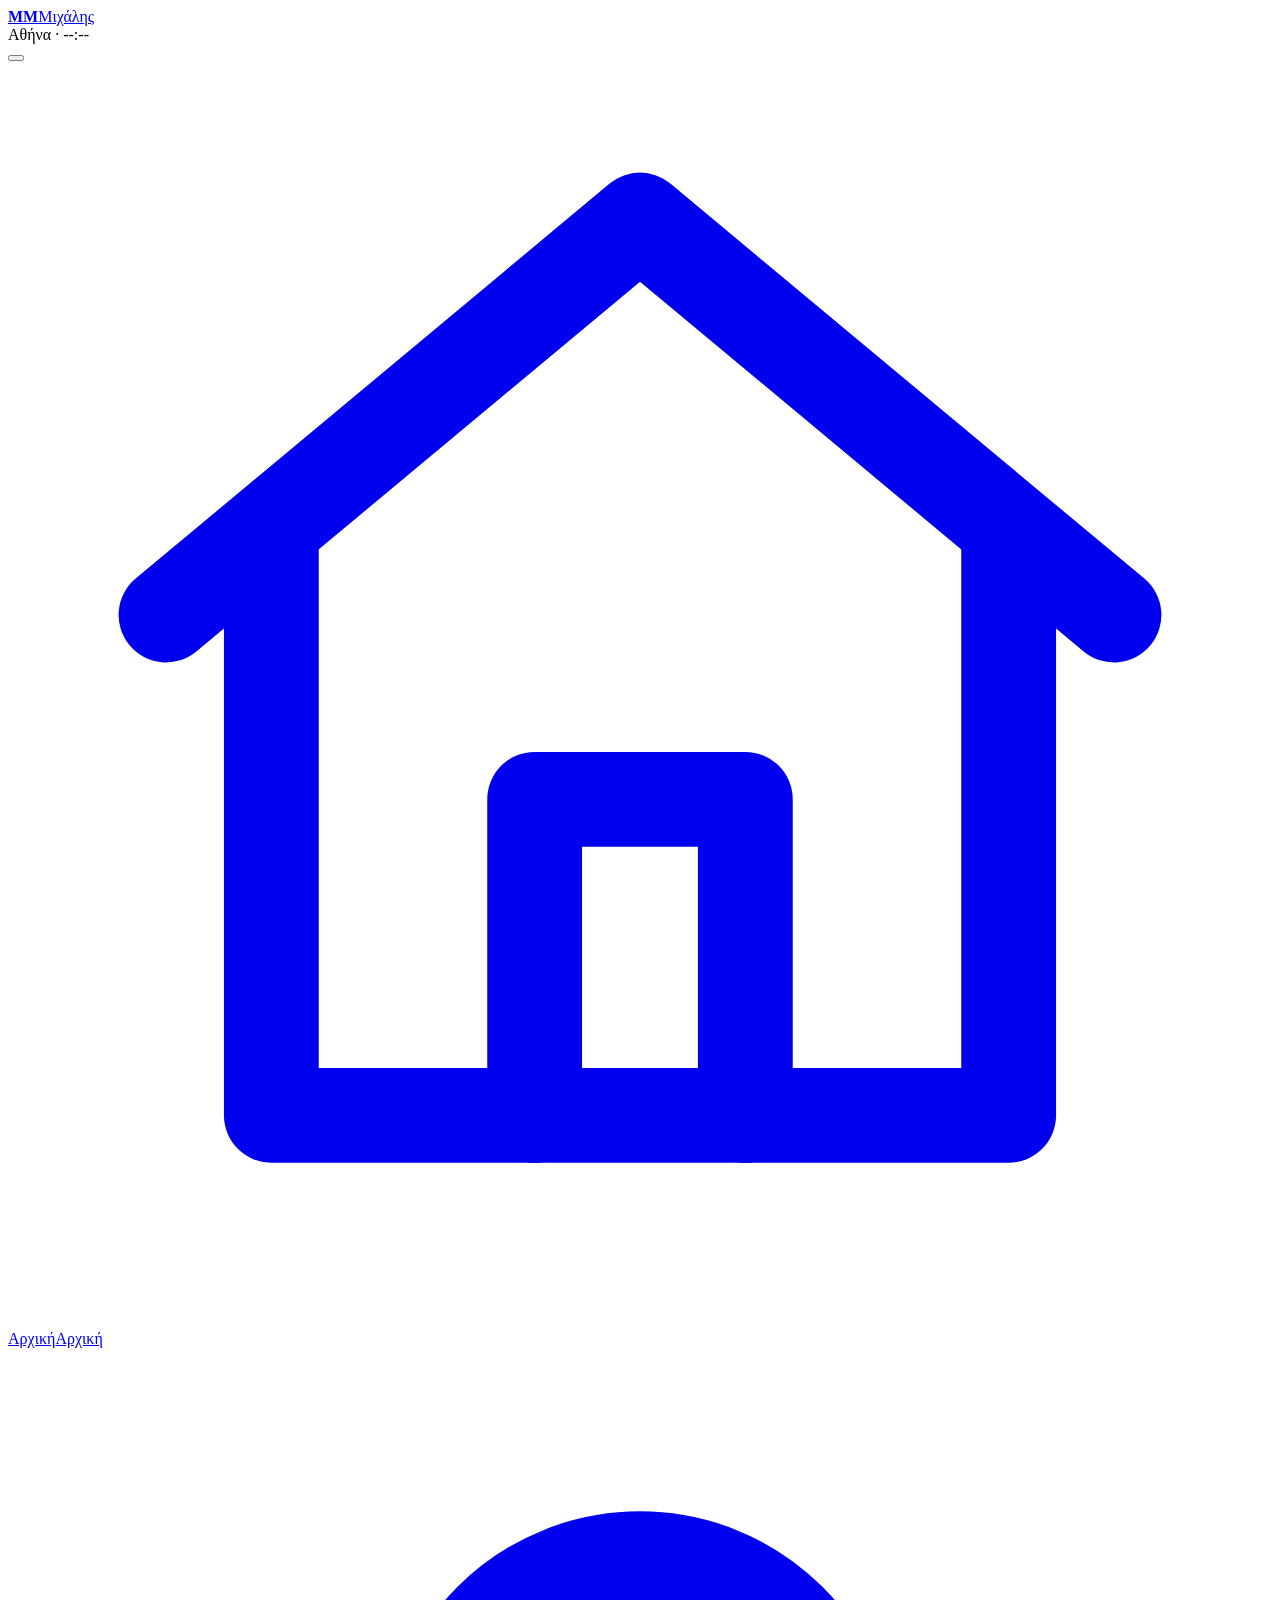
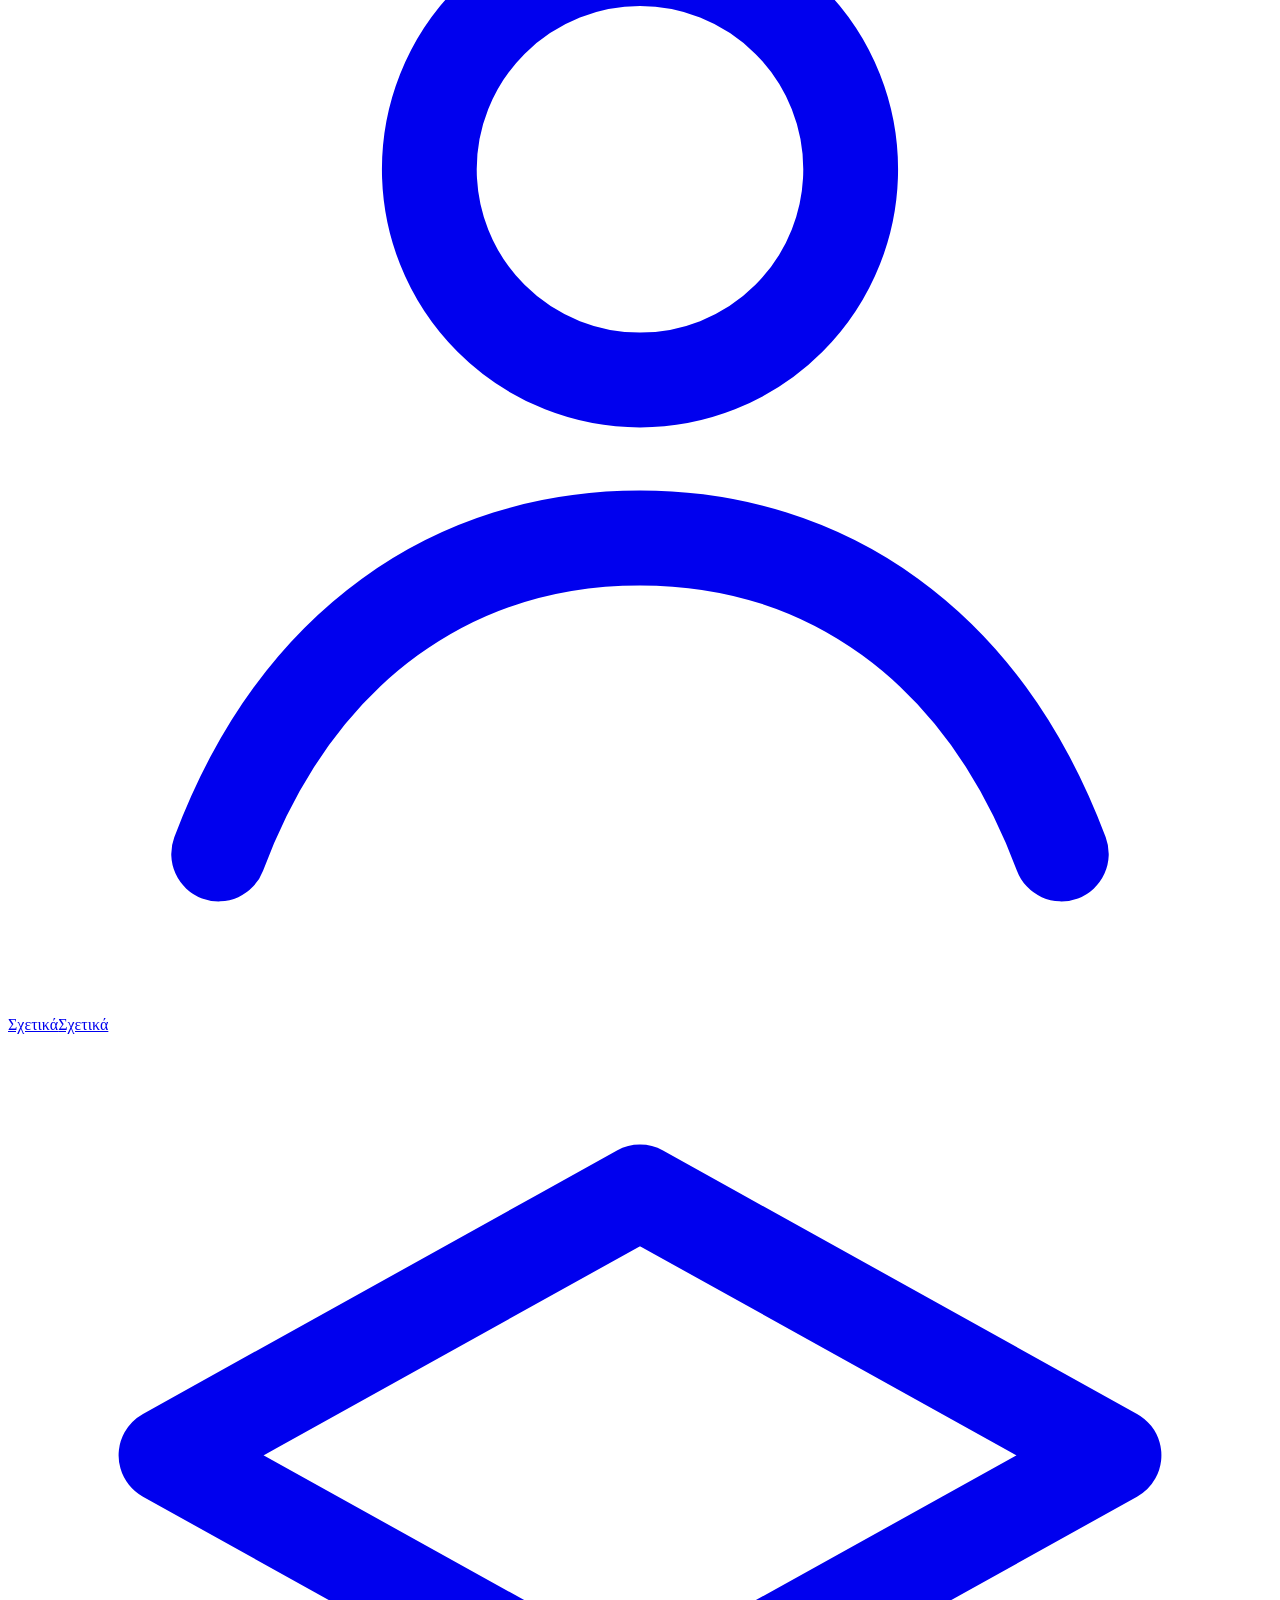
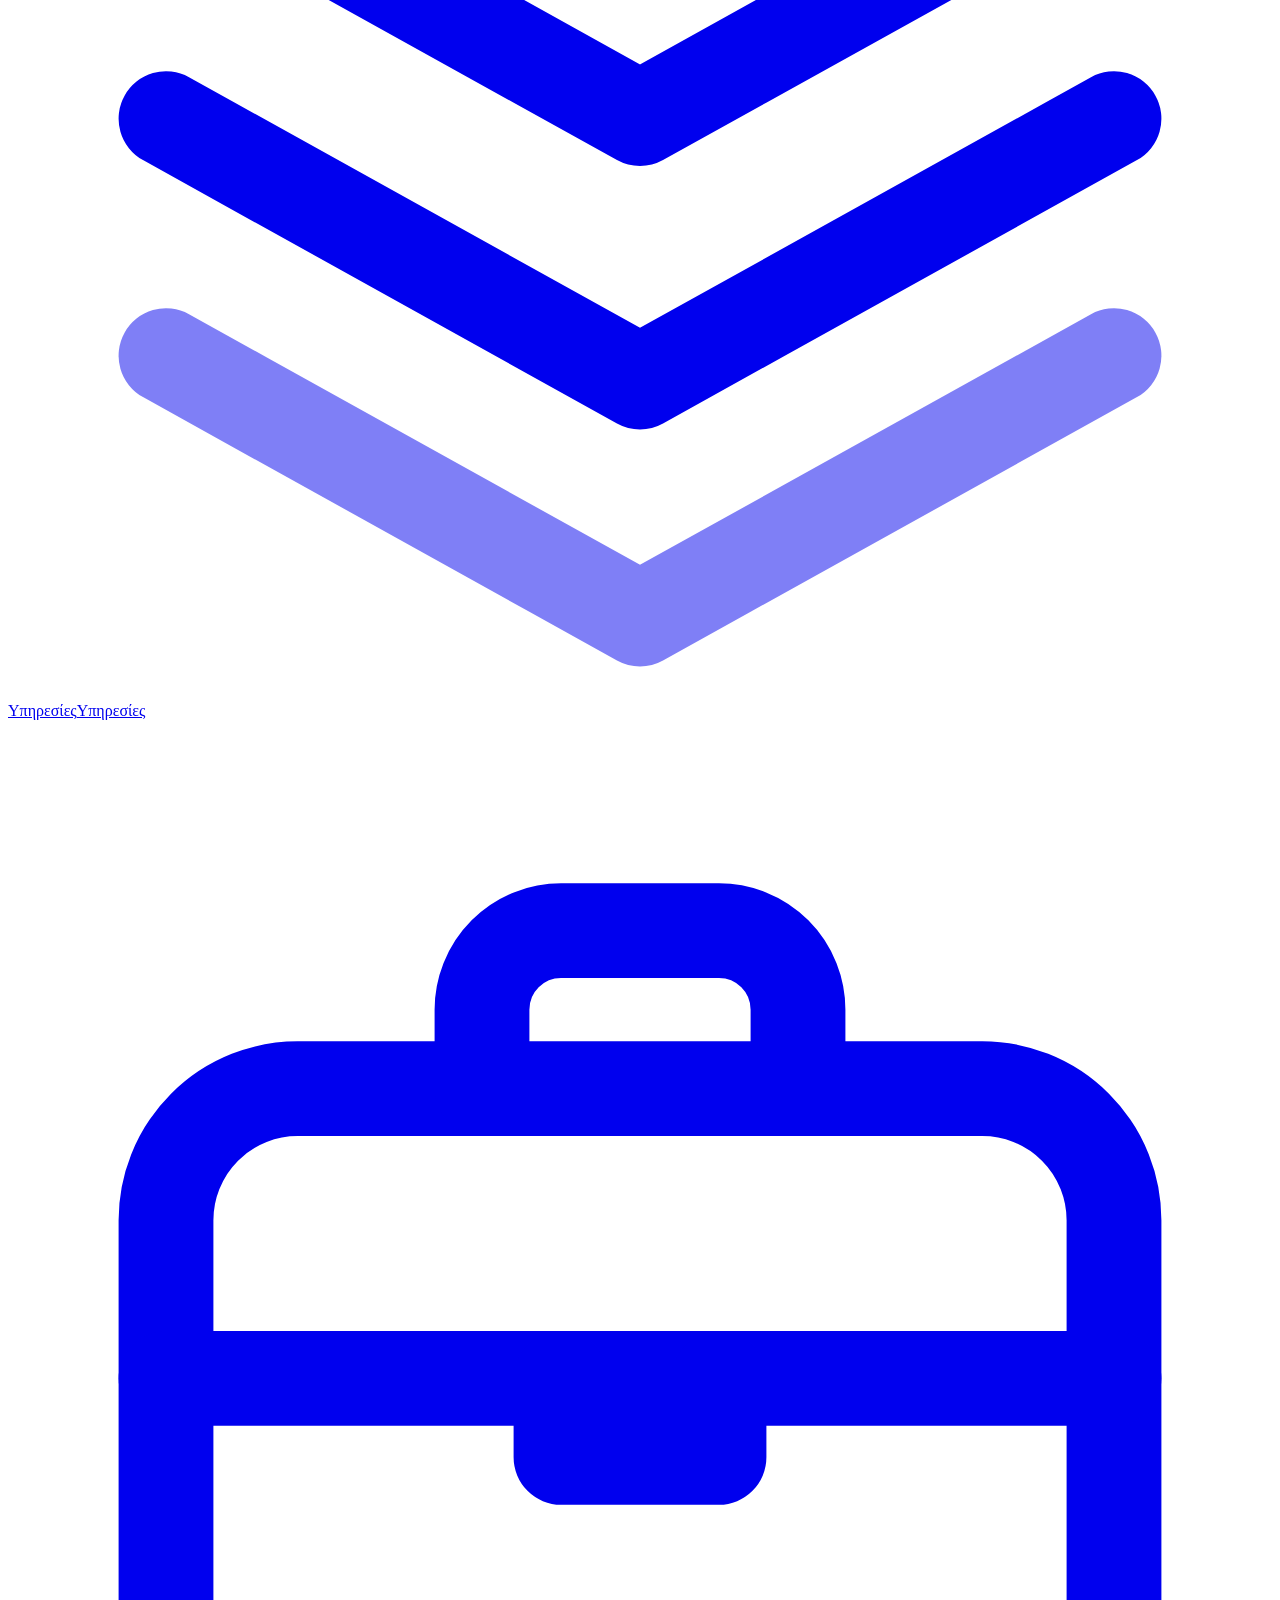
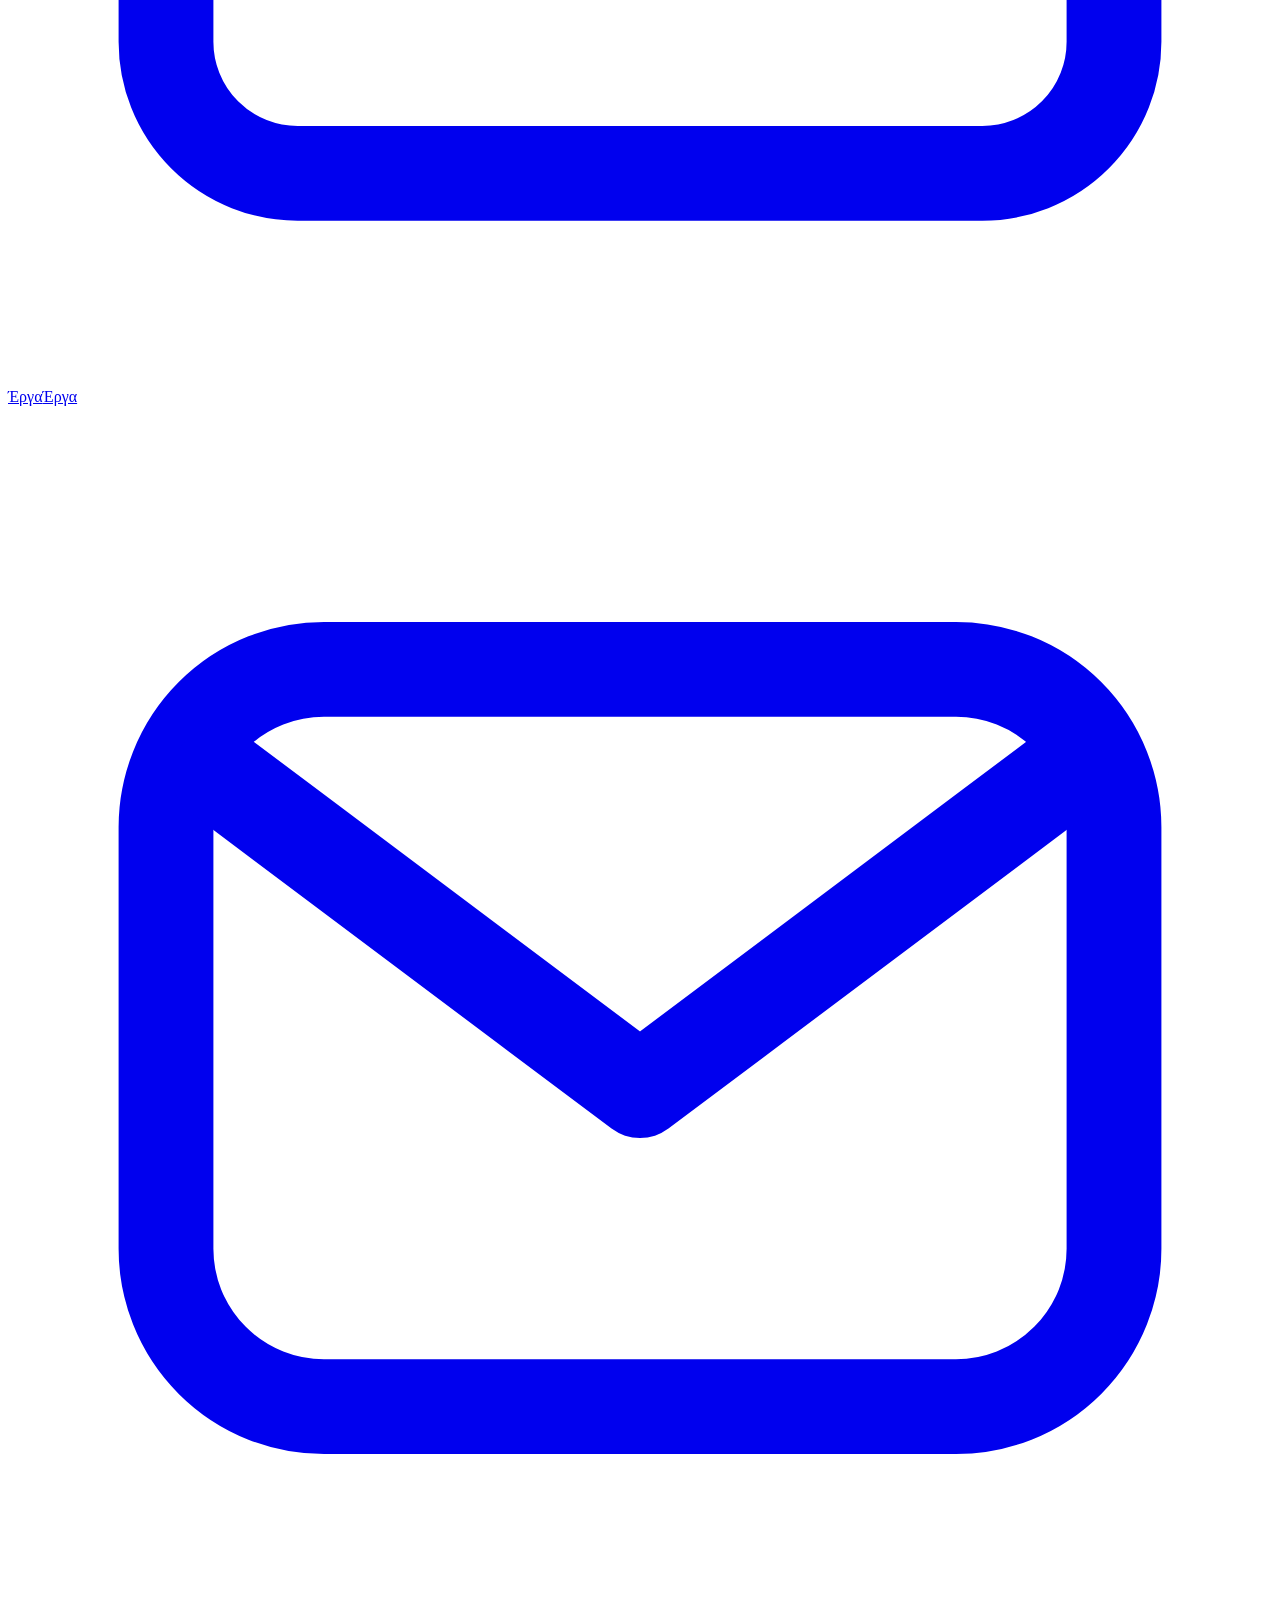
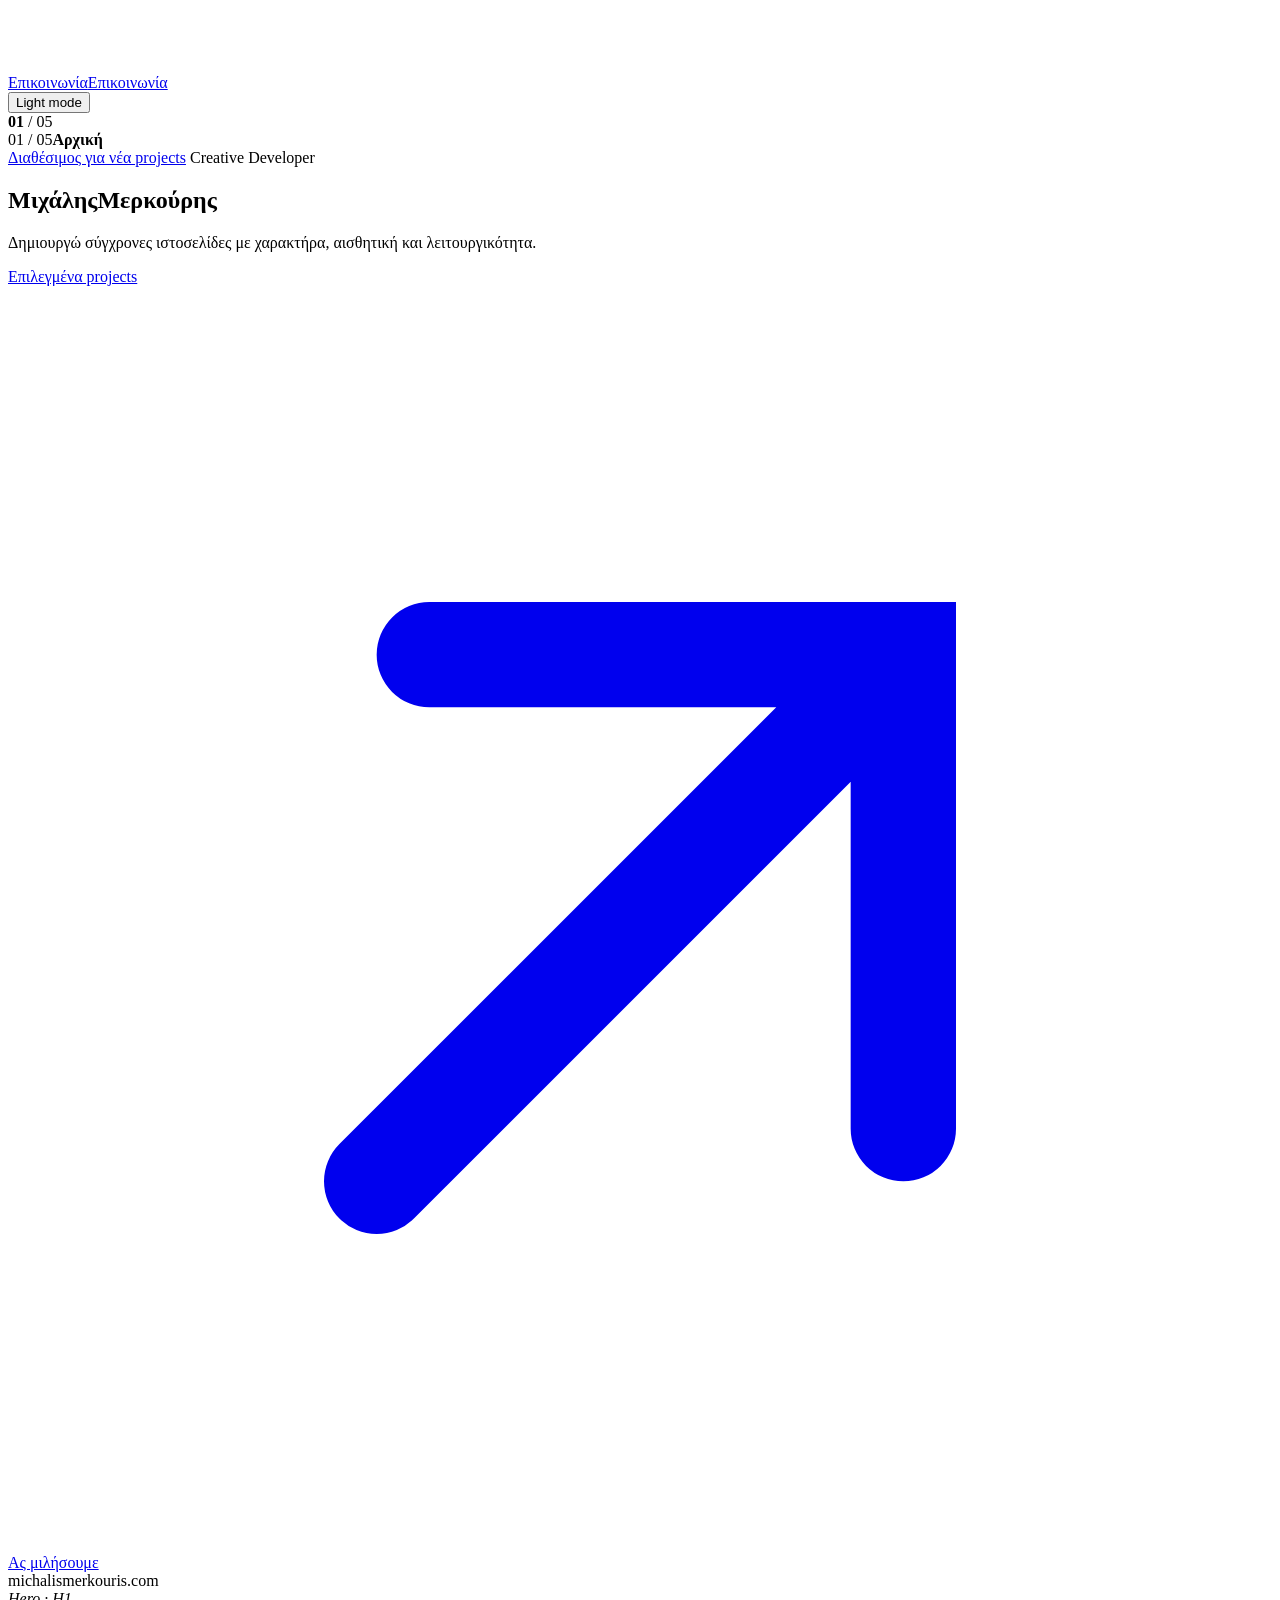
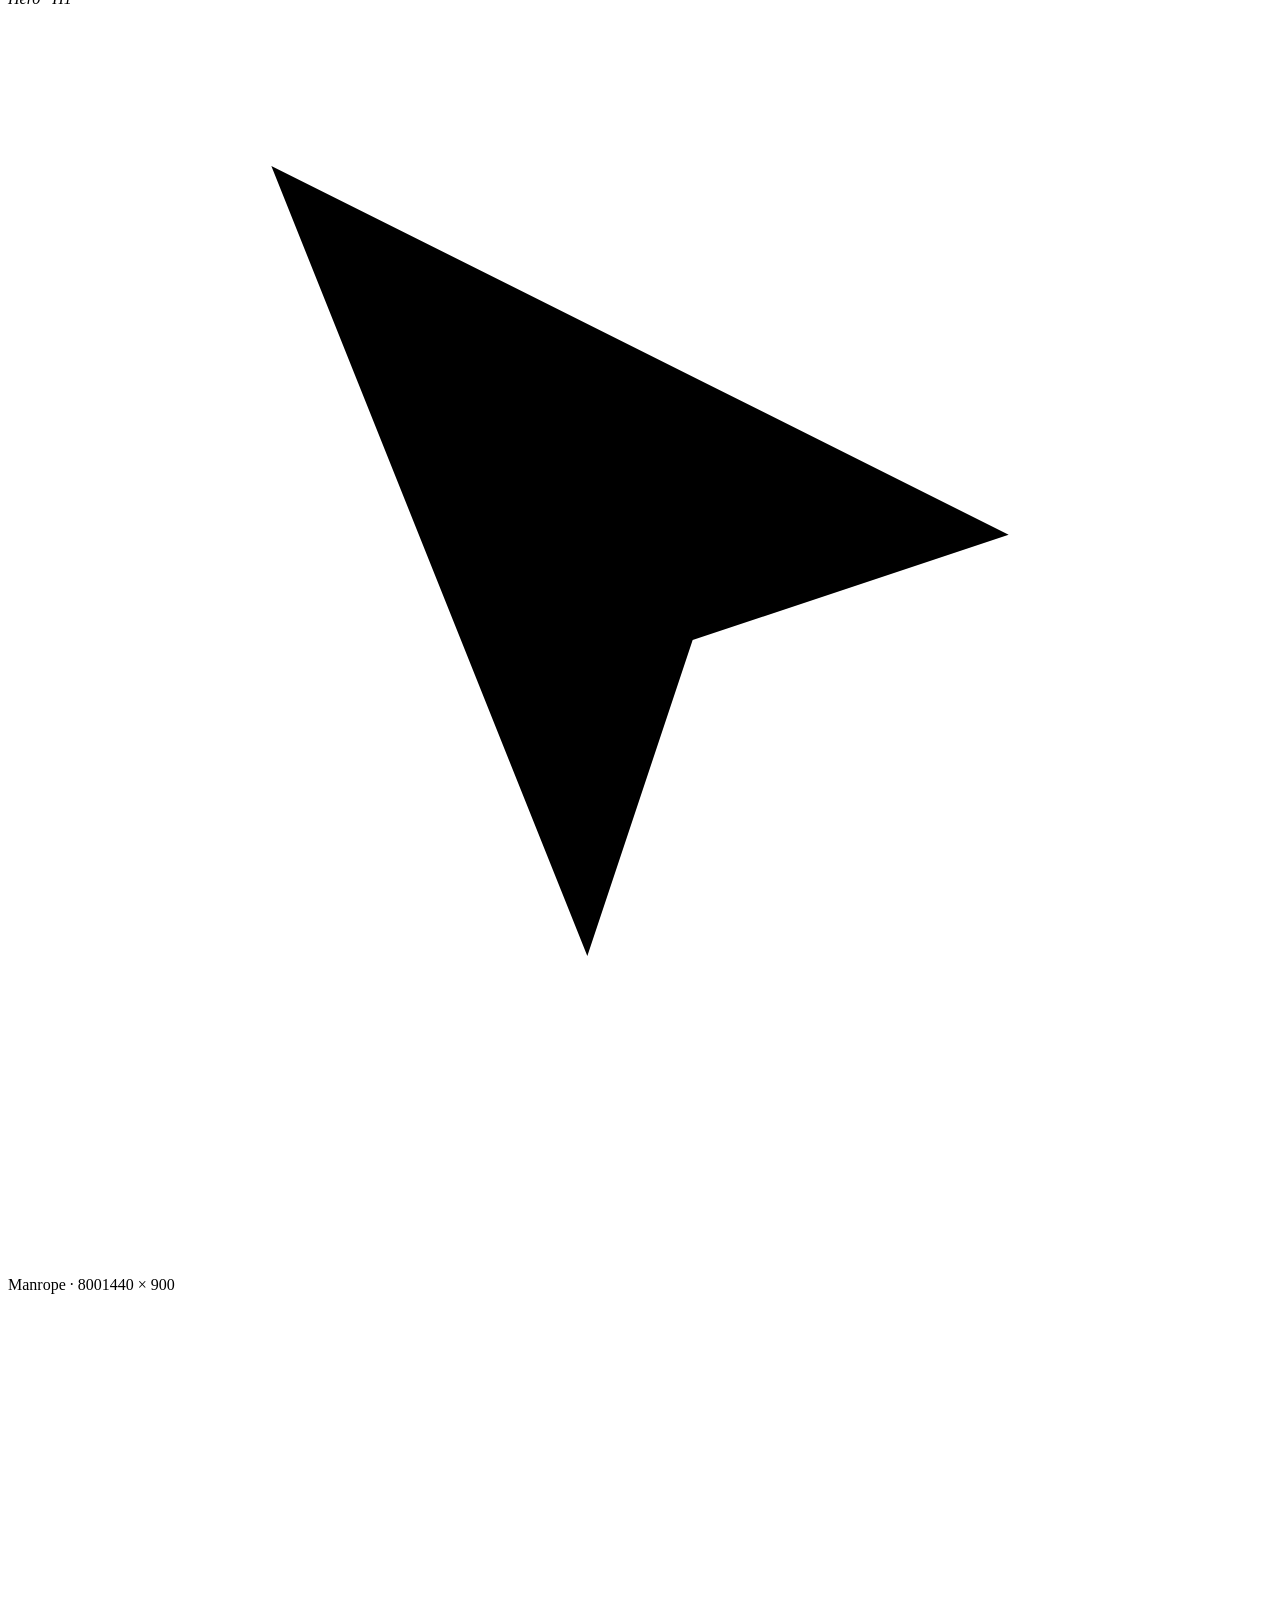
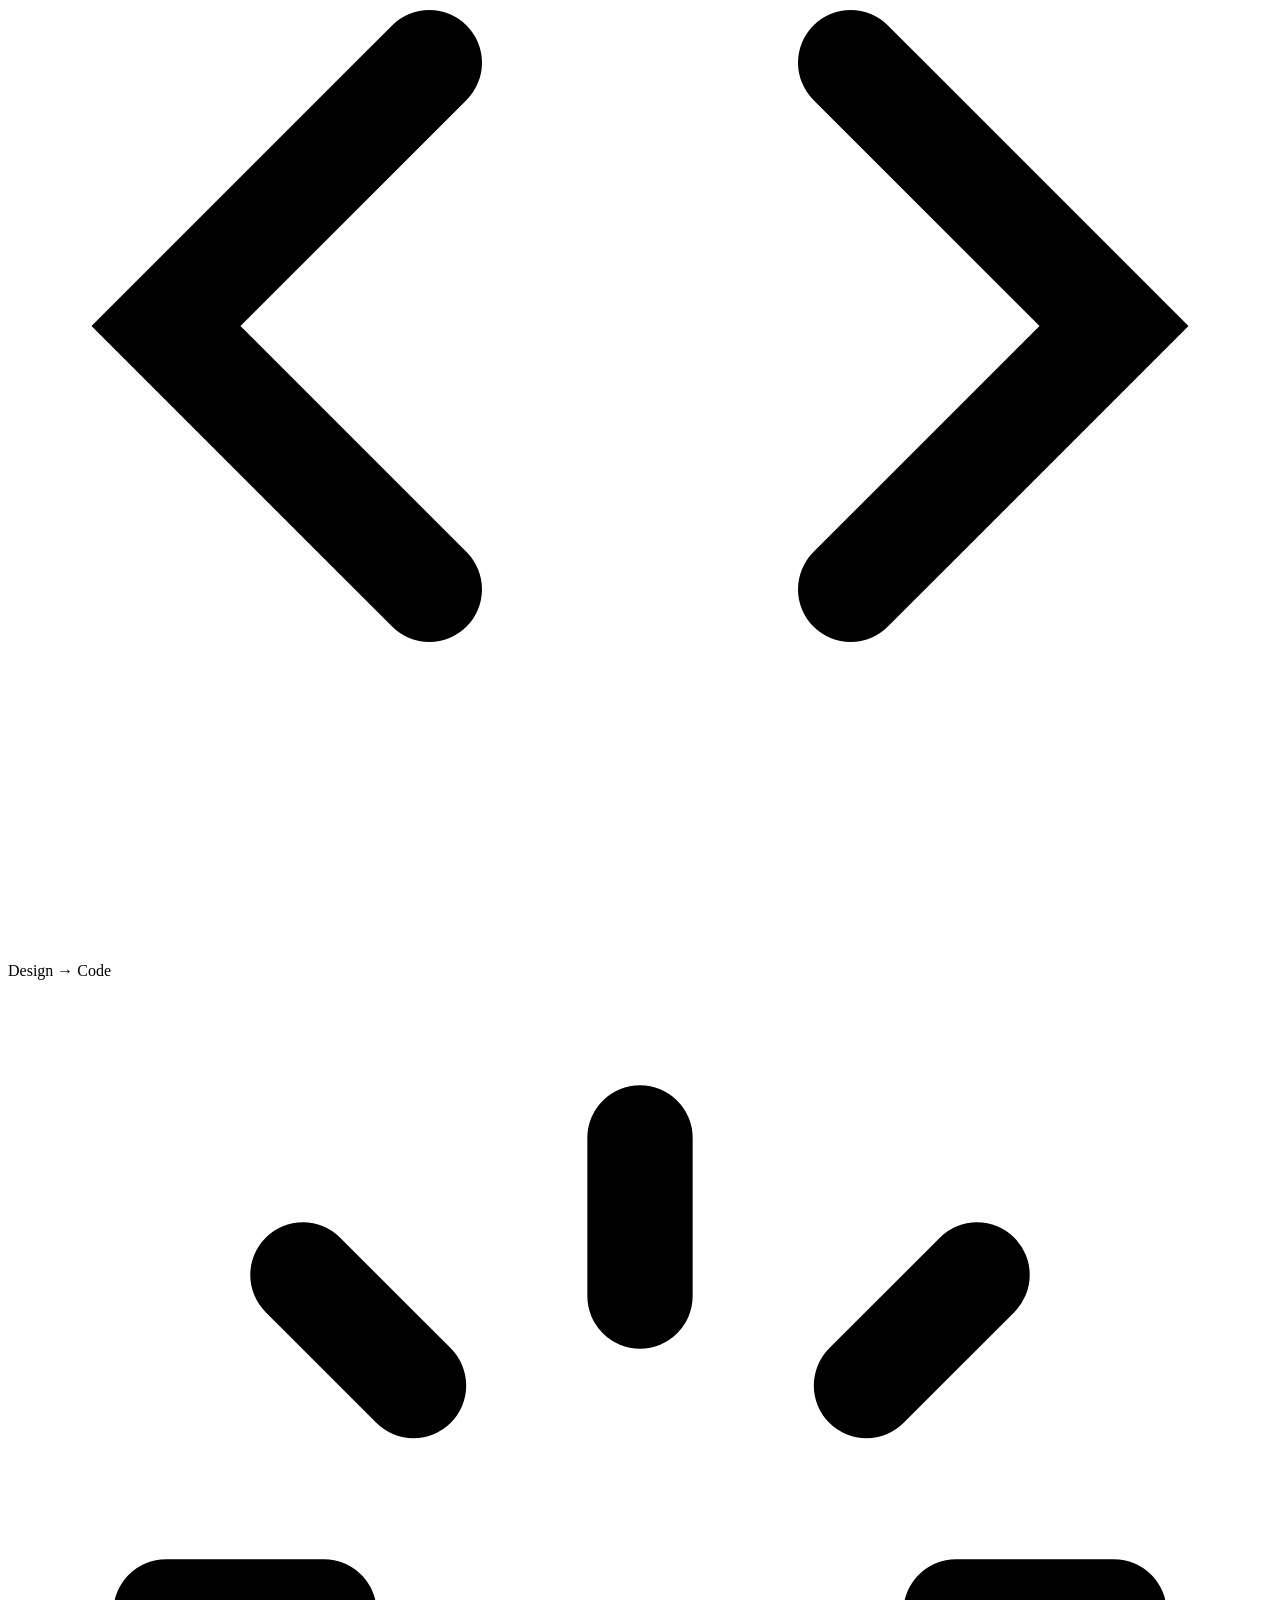
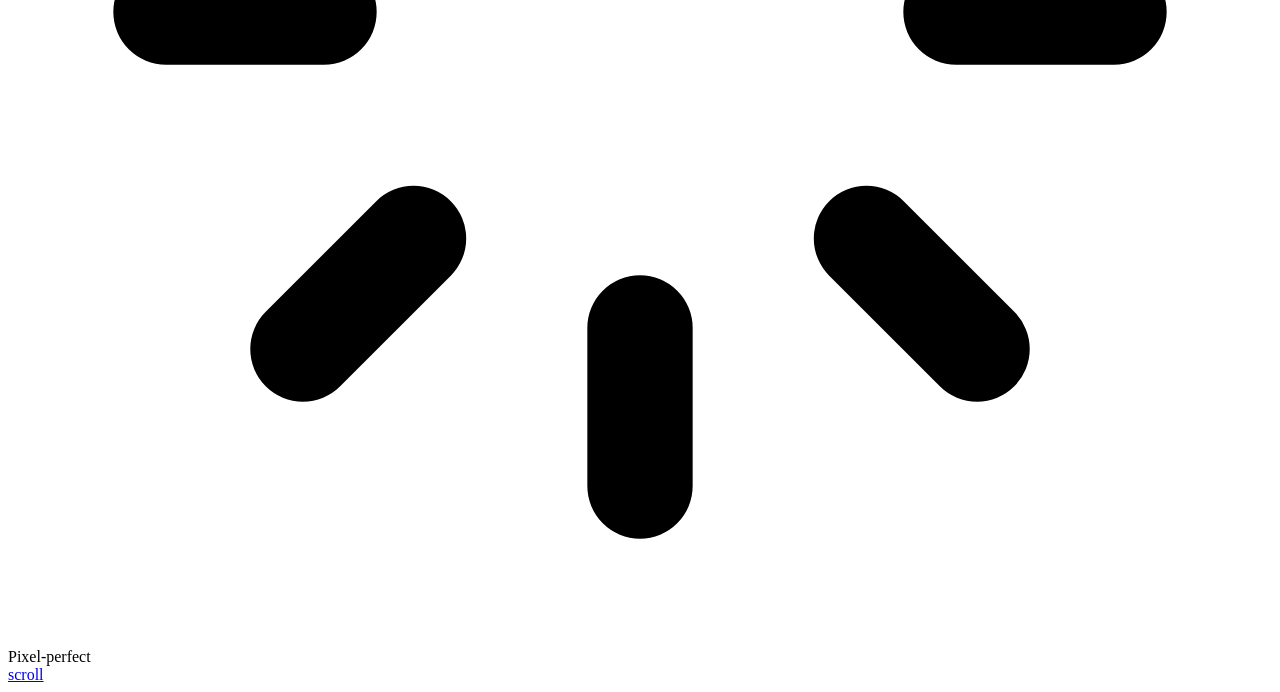
==== index.html @ deaebc3c "Add files via upload" ====
<!doctype html>
<html lang="el" data-scheme="dark">
<head>
<meta charset="utf-8">
<meta name="viewport" content="width=device-width, initial-scale=1, viewport-fit=cover">
<title>Μιχάλης Μερκούρης — Creative Developer</title>
<meta name="description" content="Μιχάλης Μερκούρης, creative developer στην Αθήνα. Σύγχρονες ιστοσελίδες με χαρακτήρα, αισθητική και λειτουργικότητα.">
<script>(function(){var d=document.documentElement;try{var t=localStorage.getItem("mm-theme");if(t)d.setAttribute("data-scheme",t);var p=JSON.parse(sessionStorage.getItem("mm-pt")||"null");if(p&&p.to===0&&Date.now()-p.t<6000)d.classList.add("pt-on");}catch(e){}})();</script>
<link rel="preconnect" href="https://fonts.googleapis.com">
<link rel="preconnect" href="https://fonts.gstatic.com" crossorigin>
<link href="https://fonts.googleapis.com/css2?family=Manrope:wght@400;500;600;700;800&family=JetBrains+Mono:wght@400;500&display=swap" rel="stylesheet">
<link rel="stylesheet" href="assets/style.css">
<link rel="prefetch" href="about.html">
</head>
<body data-page="0" class="page-home">
<div class="amb" aria-hidden="true"><div class="blob a"></div><div class="blob b"></div></div>

<a href="index.html" data-nav="0" class="logo" aria-label="Μιχάλης Μερκούρης — αρχική"><b>ΜΜ</b><span>Μιχάλης</span></a>

<div class="topright">
  <div class="clock mono" title="Τοπική ώρα Αθήνας"><i></i><span>Αθήνα · <span id="clk">--:--</span></span></div>
  <button class="ibtn themeb-m themeb" aria-label="Αλλαγή θέματος"></button>
</div>

<nav class="dock" aria-label="Κύρια πλοήγηση"><span class="ind no-t" aria-hidden="true"></span>
  <a class="nb on" href="index.html" data-nav="0" aria-label="Αρχική" aria-current="page"><svg viewBox="0 0 24 24" fill="none" stroke="currentColor" stroke-width="1.8" stroke-linecap="round" stroke-linejoin="round"><path d="M3 10.5 12 3l9 7.5"/><path d="M5 9v11h14V9"/><path d="M10 20v-6h4v6"/></svg><span class="lbl">Αρχική</span><span class="ml" aria-hidden="true">Αρχική</span></a>
  <a class="nb" href="about.html" data-nav="1" aria-label="Σχετικά"><svg viewBox="0 0 24 24" fill="none" stroke="currentColor" stroke-width="1.8" stroke-linecap="round" stroke-linejoin="round"><circle cx="12" cy="8" r="4"/><path d="M4 21c1.5-4 4.5-6 8-6s6.5 2 8 6"/></svg><span class="lbl">Σχετικά</span><span class="ml" aria-hidden="true">Σχετικά</span></a>
  <a class="nb" href="services.html" data-nav="2" aria-label="Υπηρεσίες"><svg viewBox="0 0 24 24" fill="none" stroke="currentColor" stroke-width="1.8" stroke-linecap="round" stroke-linejoin="round"><path d="m12 3 9 5-9 5-9-5 9-5Z"/><path d="m3 13 9 5 9-5"/><path d="m3 17.5 9 5 9-5" opacity=".5"/></svg><span class="lbl">Υπηρεσίες</span><span class="ml" aria-hidden="true">Υπηρεσίες</span></a>
  <a class="nb" href="work.html" data-nav="3" aria-label="Έργα"><svg viewBox="0 0 24 24" fill="none" stroke="currentColor" stroke-width="1.8" stroke-linecap="round" stroke-linejoin="round"><rect x="3" y="7" width="18" height="13" rx="2.5"/><path d="M9 7V5.5A1.5 1.5 0 0 1 10.5 4h3A1.5 1.5 0 0 1 15 5.5V7"/><path d="M3 12.5h18"/><path d="M10.5 12.5v1.5h3v-1.5"/></svg><span class="lbl">Έργα</span><span class="ml" aria-hidden="true">Έργα</span></a>
  <a class="nb" href="contact.html" data-nav="4" aria-label="Επικοινωνία"><svg viewBox="0 0 24 24" fill="none" stroke="currentColor" stroke-width="1.8" stroke-linecap="round" stroke-linejoin="round"><rect x="3" y="5" width="18" height="14" rx="3"/><path d="m4 7 8 6 8-6"/></svg><span class="lbl">Επικοινωνία</span><span class="ml" aria-hidden="true">Επικοινωνία</span></a>
  <div class="sep"></div>
  <button class="nb themeb themeb-d" aria-label="Αλλαγή θέματος"><span class="ti"></span><span class="lbl">Light mode</span></button>
</nav>

<div class="rail" aria-hidden="true">
  <div class="num"><b id="rnum">01</b> / 05</div>
  <div class="dots" id="dots"><a href="index.html" data-nav="0" aria-label="Αρχική" class="on"></a><a href="about.html" data-nav="1" aria-label="Σχετικά"></a><a href="services.html" data-nav="2" aria-label="Υπηρεσίες"></a><a href="work.html" data-nav="3" aria-label="Έργα"></a><a href="contact.html" data-nav="4" aria-label="Επικοινωνία"></a></div>
</div>

<div class="pt" aria-hidden="true"><i class="pt-l"></i><div class="pt-p"><span class="pt-n mono"><span>01 / 05</span></span><b class="pt-t"><span>Αρχική</span></b><span class="pt-bar"><i></i></span></div></div>

<main id="main">
<section class="pg on is-cur" id="home" aria-label="Αρχική">
  <div class="pg-in"><div class="wrap hero">
    <div>
      <a href="contact.html" data-nav="4" class="avail rv"><i></i>Διαθέσιμος για νέα projects</a>
      <span class="role mono rv">Creative Developer</span>
      <h1 class="name rv" aria-label="Μιχάλης Μερκούρης"><span class="ln" data-split>Μιχάλης</span><span class="ln o" data-split>Μερκούρης</span></h1>
      <p class="lead rv">Δημιουργώ σύγχρονες ιστοσελίδες με χαρακτήρα, αισθητική και λειτουργικότητα.</p>
      <div class="ctas rv">
        <a href="work.html" data-nav="3" class="btn pri">Επιλεγμένα projects <svg viewBox="0 0 24 24" fill="none" stroke="currentColor" stroke-width="2" stroke-linecap="round"><path d="M7 17 17 7M8 7h9v9"/></svg></a>
        <a href="contact.html" data-nav="4" class="btn ghost">Ας μιλήσουμε</a>
      </div>
    </div>
    <div class="rv" style="--i:3">
      <div class="build" aria-hidden="true">
        <div class="cc-top"><i></i><i></i><i></i><span class="url mono">michalismerkouris.com</span></div>
        <div class="cv" id="cv">
          <div class="w-nav" data-tg="Navigation"><i class="lg"></i><span></span><span></span><span></span></div>
          <div class="w-hero" data-tg="Hero · H1"><i class="t1"></i><i class="t2"></i><i class="t3"></i></div>
          <div class="w-btn" data-tg="Button · CTA"></div>
          <div class="w-cards"><i data-tg="Card · Project"></i><i></i><i></i></div>
          <div class="sel" id="sel"><em id="sel-l">Hero · H1</em><b></b><b></b><b></b><b></b></div>
          <svg class="cur" id="cur" viewBox="0 0 24 24"><path d="M5 3l14 7-6 2-2 6L5 3Z"/></svg>
        </div>
        <div class="tok"><span class="sw" style="background:#0E0F11"></span><span class="sw" style="background:#C6F432"></span><span class="sw" style="background:#9D8CFF"></span><span class="mono">Manrope · 800</span><span class="mono r">1440 × 900</span></div>
        <div class="chip c1"><svg viewBox="0 0 24 24" fill="none" stroke="currentColor" stroke-width="2" stroke-linecap="round"><path d="m8 7-5 5 5 5M16 7l5 5-5 5"/></svg>Design → Code</div>
        <div class="chip c2"><svg viewBox="0 0 24 24" fill="none" stroke="currentColor" stroke-width="2" stroke-linecap="round"><path d="M12 3v3M12 18v3M3 12h3M18 12h3M5.6 5.6l2.1 2.1M16.3 16.3l2.1 2.1M5.6 18.4l2.1-2.1M16.3 7.7l2.1-2.1"/></svg>Pixel-perfect</div>
      </div>
    </div>
  </div>
  <a class="scrollcue mono" href="about.html" data-nav="1" aria-label="Επόμενη σελίδα: Σχετικά"><span class="mouse"></span>scroll</a>
  </div>
</section>
</main>

<script src="assets/main.js"></script>
</body>
</html>
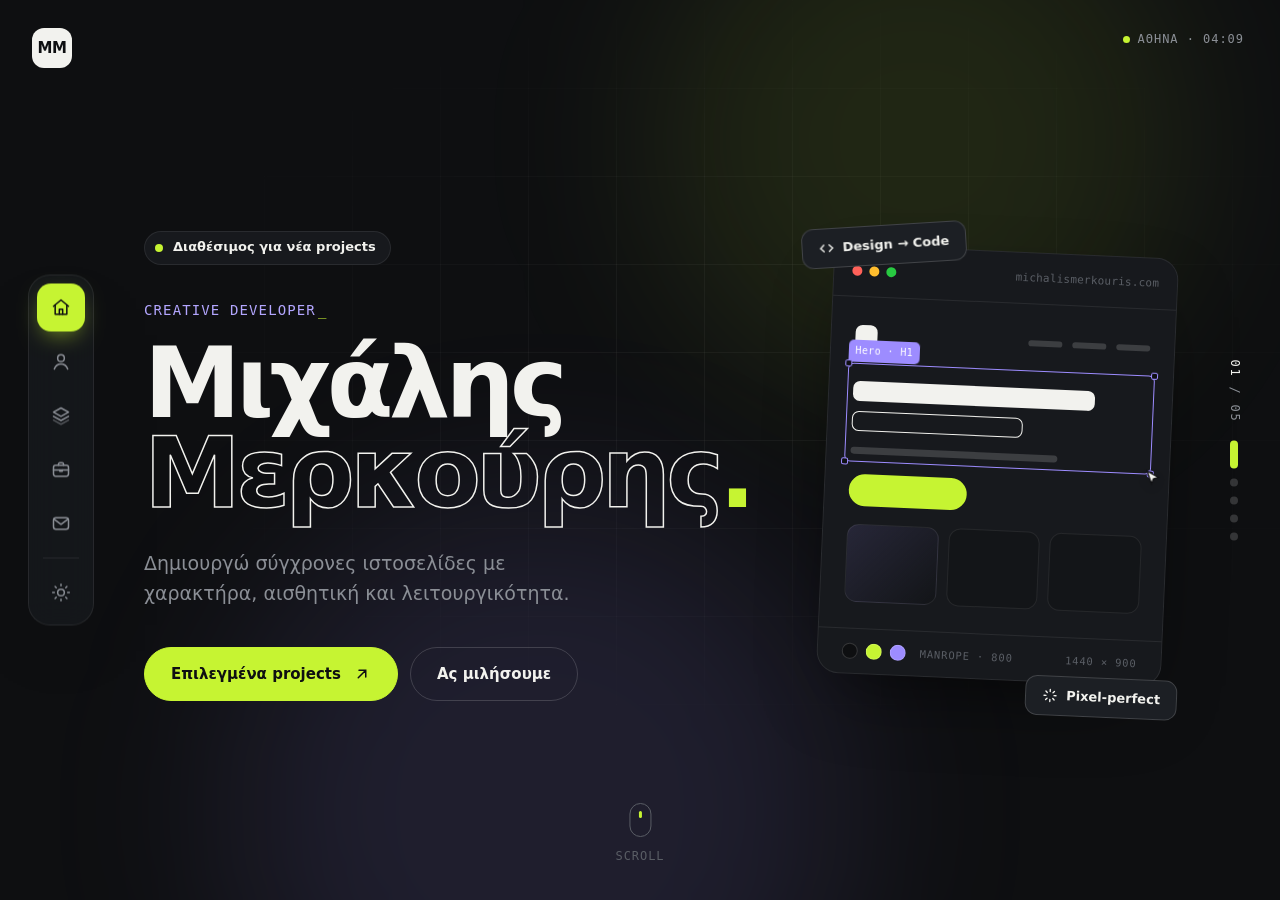
==== commit a59de8dc: "Add files via upload" ====
--- a/index.html
+++ b/index.html
@@ -37,7 +37,6 @@
   <div class="dots" id="dots"><a href="index.html" data-nav="0" aria-label="Αρχική" class="on"></a><a href="about.html" data-nav="1" aria-label="Σχετικά"></a><a href="services.html" data-nav="2" aria-label="Υπηρεσίες"></a><a href="work.html" data-nav="3" aria-label="Έργα"></a><a href="contact.html" data-nav="4" aria-label="Επικοινωνία"></a></div>
 </div>
 
-<div class="pt" aria-hidden="true"><i class="pt-l"></i><div class="pt-p"><span class="pt-n mono"><span>01 / 05</span></span><b class="pt-t"><span>Αρχική</span></b><span class="pt-bar"><i></i></span></div></div>
 
 <main id="main">
 <section class="pg on is-cur" id="home" aria-label="Αρχική">
--- a/assets/style.css
+++ b/assets/style.css
@@ -0,0 +1,514 @@
+/* ================= TOKENS ================= */
+:root{
+  --bg:#0E0F11; --bg2:#131518; --card:#17191D; --card2:#1C1F24;
+  --line:rgba(255,255,255,.08); --line2:rgba(255,255,255,.16);
+  --text:#F2F2EE; --muted:#8B8F96; --faint:#5A5E65;
+  --lime:#C6F432; --lime-ink:#C6F432; --on-lime:#0E0F11;
+  --violet:#9D8CFF; --violet-ink:#B3A6FF;
+  --glow-a:rgba(198,244,50,.10); --glow-b:rgba(157,140,255,.12);
+  --shadow:0 30px 80px -30px rgba(0,0,0,.7);
+  --ease:cubic-bezier(.22,.8,.12,1);
+  --ease-io:cubic-bezier(.76,0,.24,1);
+  --f:'Manrope',system-ui,sans-serif; --m:'JetBrains Mono',ui-monospace,monospace;
+  --dock-w:64px;
+}
+[data-scheme="light"]{
+  --bg:#F3F3EE; --bg2:#EAEAE3; --card:#FFFFFF; --card2:#F7F7F2;
+  --line:rgba(17,18,20,.09); --line2:rgba(17,18,20,.18);
+  --text:#121316; --muted:#5D6067; --faint:#9A9CA1;
+  --lime:#5B47D6; --lime-ink:#5B47D6; --on-lime:#FFFFFF;
+  --violet:#4F6A00; --violet-ink:#4F6A00;
+  --glow-a:rgba(160,210,20,.18); --glow-b:rgba(107,87,224,.12);
+  --shadow:0 30px 70px -35px rgba(30,30,40,.35);
+}
+*{box-sizing:border-box;margin:0;padding:0}
+html,body{height:100%}
+html{overflow-x:clip}body{overflow-x:clip}
+body{background:var(--bg);color:var(--text);font-family:var(--f);font-size:16px;line-height:1.6;-webkit-font-smoothing:antialiased;transition:background-color .5s var(--ease),color .5s var(--ease)}
+a{color:inherit;text-decoration:none}
+button,input,select,textarea{font:inherit;color:inherit}
+img,svg{display:block}
+.mono{font-family:var(--m);font-size:12px;letter-spacing:.08em;text-transform:uppercase}
+:focus-visible{outline:2px solid var(--lime);outline-offset:3px;border-radius:6px}
+.sr{position:absolute;width:1px;height:1px;overflow:hidden;clip:rect(0 0 0 0)}
+::selection{background:var(--lime);color:var(--on-lime)}
+
+/* background ambience */
+.amb{position:fixed;inset:0;pointer-events:none;z-index:0;overflow:hidden}
+.amb::before{content:"";position:absolute;inset:0;background-image:linear-gradient(var(--line) 1px,transparent 1px),linear-gradient(90deg,var(--line) 1px,transparent 1px);background-size:88px 88px;mask-image:radial-gradient(ellipse 70% 60% at 60% 40%,#000 20%,transparent 75%);opacity:.55}
+.blob{position:absolute;border-radius:50%;filter:blur(90px);transition:transform 1.6s var(--ease)}
+.blob.a{width:520px;height:520px;background:var(--glow-a);top:-120px;right:8%}
+.blob.b{width:620px;height:620px;background:var(--glow-b);bottom:-220px;left:18%}
+
+/* ================= CHROME ================= */
+.logo{position:fixed;top:28px;left:32px;z-index:110;display:flex;align-items:center;gap:10px;font-weight:800;font-size:18px;letter-spacing:-.02em}
+.logo b{width:40px;height:40px;border-radius:12px;display:grid;place-items:center;background:var(--text);color:var(--bg);font-size:15px;transition:transform .5s var(--ease),background-color .4s var(--ease),color .4s}
+.logo:hover b{transform:rotate(-8deg) scale(1.06);background:var(--lime);color:var(--on-lime)}
+.logo span{opacity:.0;transform:translateX(-6px);transition:.5s var(--ease)}
+.logo:hover span{opacity:1;transform:none}
+
+.topright{position:fixed;top:30px;right:36px;z-index:110;display:flex;align-items:center;gap:18px}
+.clock{color:var(--muted);display:flex;align-items:center;gap:8px}
+.clock i{width:7px;height:7px;border-radius:50%;background:var(--lime);box-shadow:0 0 0 0 var(--lime);animation:pulse 2.2s infinite}
+@keyframes pulse{0%{box-shadow:0 0 0 0 rgba(198,244,50,.55)}70%{box-shadow:0 0 0 9px rgba(198,244,50,0)}100%{box-shadow:0 0 0 0 rgba(198,244,50,0)}}
+.lang{display:flex;border:1px solid var(--line2);border-radius:99px;padding:3px}
+.lang button{border:0;background:none;padding:5px 10px;border-radius:99px;font-family:var(--m);font-size:11px;cursor:pointer;color:var(--muted);transition:.35s var(--ease)}
+.lang button.on{background:var(--text);color:var(--bg)}
+.lang button:not(.on):hover{color:var(--text)}
+
+/* side dock */
+.dock{position:fixed;left:28px;top:50%;transform:translateY(-50%);z-index:120;display:flex;flex-direction:column;gap:6px;padding:8px;border-radius:22px;background:color-mix(in srgb,var(--card) 80%,transparent);border:1px solid var(--line);backdrop-filter:blur(14px);-webkit-backdrop-filter:blur(14px);box-shadow:var(--shadow)}
+.dock .sep{height:1px;background:var(--line);margin:4px 6px}
+.nb{position:relative;display:flex;align-items:center;height:48px;width:48px;border-radius:14px;border:0;background:none;cursor:pointer;color:var(--muted);transition:color .35s var(--ease)}
+.nb svg{width:20px;height:20px;flex:none;margin-left:14px;position:relative;z-index:2;transition:transform .45s var(--ease)}
+.nb .lbl{position:absolute;left:0;top:0;height:48px;display:flex;align-items:center;padding:0 20px 0 46px;border-radius:14px;background:var(--card2);border:1px solid var(--line2);white-space:nowrap;font-weight:600;font-size:14px;color:var(--text);clip-path:inset(0 calc(100% - 48px) 0 0 round 14px);opacity:0;transition:clip-path .55s var(--ease),opacity .3s var(--ease);z-index:1;pointer-events:none}
+.nb:hover,.nb:focus-visible{color:var(--text)}
+.nb:hover .lbl,.nb:focus-visible .lbl{clip-path:inset(0 0 0 0 round 14px);opacity:1}
+.nb:hover svg{transform:scale(1.1)}
+.nb.on{color:var(--on-lime)}
+.nb.on:hover .lbl{background:var(--lime);color:var(--on-lime);border-color:transparent}
+
+/* right rail */
+.rail{position:fixed;right:36px;top:50%;transform:translateY(-50%);z-index:110;display:flex;flex-direction:column;align-items:center;gap:18px}
+.rail .num{font-family:var(--m);font-size:12px;color:var(--muted);writing-mode:vertical-rl;letter-spacing:.15em}
+.rail .num b{color:var(--text);font-weight:500}
+.dots{display:flex;flex-direction:column;gap:10px}
+.dots a{display:block;width:8px;height:8px;border-radius:99px;border:0;background:var(--line2);cursor:pointer;transition:height .5s var(--ease),background-color .4s}
+.dots a:hover{background:var(--muted);height:14px}
+.dots a.on{height:28px;background:var(--lime)}
+
+/* transition demo switch */
+.tpick{position:fixed;right:36px;bottom:28px;z-index:40;display:flex;align-items:center;gap:6px;padding:6px 6px 6px 14px;border-radius:99px;border:1px dashed var(--line2);background:color-mix(in srgb,var(--bg) 70%,transparent);backdrop-filter:blur(10px)}
+.tpick .mono{font-size:10px;color:var(--muted);margin-right:4px}
+.tpick button{border:0;background:none;cursor:pointer;font-family:var(--m);font-size:11px;padding:6px 10px;border-radius:99px;color:var(--muted);transition:.35s var(--ease)}
+.tpick button:hover{color:var(--text);background:var(--line)}
+.tpick button.on{background:var(--violet);color:#fff}
+
+/* ================= PAGES ================= */
+main{position:relative;z-index:1}
+.pg{position:relative}
+.pg-in{min-height:100vh;display:flex;flex-direction:column;align-items:stretch;padding:104px 150px 84px calc(var(--dock-w) + 110px)}
+.wrap{width:100%;max-width:1180px;margin:auto}
+body.fp{overflow:hidden}
+body.fp .pg{position:fixed;inset:0;visibility:hidden;background:var(--bg);transition:background-color .5s}
+body.fp .pg.on{visibility:visible}
+body.fp .pg:not(.is-cur) .chip,body.fp .pg:not(.is-cur) .avail i,body.fp .pg:not(.is-cur) .mouse::after{animation-play-state:paused}
+body.fp .pg-in{height:100%;min-height:0;overflow-y:auto;scrollbar-width:none}
+body.fp .pg-in::-webkit-scrollbar{display:none}
+body.fp .pg{background:transparent}
+#wipe{position:fixed;inset:0;z-index:60;pointer-events:none;visibility:hidden}
+#wipe i{position:absolute;inset:0}
+#wipe i:first-child{background:var(--violet)}
+#wipe i:last-child{background:var(--lime)}
+
+/* reveal */
+.rv{opacity:0;transform:translateY(28px)}
+.in .rv{animation:rise 1s var(--ease) both;animation-delay:calc(var(--i,0) * 75ms + 220ms)}
+@keyframes rise{from{opacity:0;transform:translateY(28px);filter:blur(6px)}to{opacity:1;transform:none;filter:blur(0)}}
+
+.eyebrow{display:inline-flex;align-items:center;gap:10px;color:var(--lime-ink);margin-bottom:22px}
+.eyebrow::before{content:"";width:28px;height:1px;background:currentColor}
+.h2{font-size:clamp(34px,4.1vw,62px);line-height:1.02;letter-spacing:-.035em;font-weight:800}
+.h2 em{font-style:normal;color:var(--muted)}
+.lead{color:var(--muted);font-size:17px;max-width:520px}
+
+/* buttons */
+.btn{position:relative;display:inline-flex;align-items:center;gap:12px;height:54px;padding:0 26px;border-radius:99px;font-weight:700;font-size:15px;cursor:pointer;border:1px solid var(--line2);overflow:hidden;isolation:isolate;transition:color .45s var(--ease),border-color .45s var(--ease),transform .45s var(--ease)}
+.btn::before{content:"";position:absolute;inset:0;z-index:-1;border-radius:inherit;transform:translateY(101%);transition:transform .55s var(--ease)}
+.btn:hover::before{transform:none}
+.btn:hover{transform:translateY(-2px)}
+.btn svg{width:18px;height:18px;transition:transform .5s var(--ease)}
+.btn:hover svg{transform:translate(3px,-3px) rotate(0deg)}
+.btn.pri{background:var(--lime);color:var(--on-lime);border-color:var(--lime)}
+.btn.pri::before{background:var(--text)}
+.btn.pri:hover{color:var(--bg);border-color:var(--text)}
+.btn.ghost::before{background:var(--text)}
+.btn.ghost:hover{color:var(--bg);border-color:var(--text)}
+
+.tag{display:inline-flex;align-items:center;height:32px;padding:0 14px;border-radius:99px;border:1px solid var(--line2);font-size:13px;font-weight:600;color:var(--muted);transition:.4s var(--ease);cursor:default}
+.tag:hover{color:var(--on-lime);background:var(--lime);border-color:var(--lime);transform:translateY(-2px)}
+.tag.v:hover{background:var(--violet);border-color:var(--violet);color:#fff}
+
+/* ---------- HOME ---------- */
+.hero{display:grid;grid-template-columns:1.25fr .75fr;gap:60px;align-items:center}
+.avail{display:inline-flex;align-items:center;gap:10px;height:34px;padding:0 14px 0 10px;border-radius:99px;background:var(--card);border:1px solid var(--line);font-size:13px;font-weight:600;margin-bottom:34px;transition:.4s var(--ease)}
+.avail:hover{border-color:var(--lime);transform:translateY(-2px)}
+.avail i{width:8px;height:8px;border-radius:50%;background:var(--lime);animation:pulse 2.2s infinite}
+.role{display:block;color:var(--violet-ink);margin-bottom:18px;font-size:14px}
+.role::after{content:"_";color:var(--lime-ink);animation:blink 1s steps(1) infinite;margin-left:2px}
+@keyframes blink{50%{opacity:0}}
+.name{font-size:clamp(56px,7.6vw,124px);line-height:.92;letter-spacing:-.05em;font-weight:800;margin-bottom:30px}
+.name .ln{display:block;white-space:nowrap}
+.name .ln.o{color:transparent;-webkit-text-stroke:1.5px var(--text)}
+.name .ch{display:inline-block;transition:transform .5s var(--ease),color .3s,-webkit-text-stroke-color .3s}
+.name .ch:hover{transform:translateY(-10%) rotate(-4deg);color:var(--lime-ink);-webkit-text-stroke-color:var(--lime-ink)}
+.name .ln.o .ch:hover{color:var(--lime);-webkit-text-stroke-color:var(--lime)}
+.name .dot{color:var(--lime-ink);-webkit-text-stroke:0}
+.hero .lead{font-size:19px;margin-bottom:38px;max-width:470px}
+.ctas{display:flex;gap:12px;flex-wrap:wrap}
+
+.build{position:relative;background:var(--card);border:1px solid var(--line);border-radius:22px;box-shadow:var(--shadow);transform:rotate(2.5deg);transition:transform .8s var(--ease),border-color .5s}
+.build:hover{transform:rotate(0) translateY(-6px);border-color:var(--line2)}
+.cc-top{display:flex;align-items:center;gap:7px;padding:16px 18px;border-bottom:1px solid var(--line)}
+.cc-top i{width:10px;height:10px;border-radius:50%;background:var(--line2)}
+.cc-top i:nth-child(1){background:#FF6159}.cc-top i:nth-child(2){background:#FFBD2E}.cc-top i:nth-child(3){background:#28C941}
+.cc-top span{margin-left:auto;color:var(--faint);font-size:11px}
+.cc-top .url{text-transform:none;letter-spacing:.02em}
+.cv{position:relative;padding:24px 24px 26px;display:flex;flex-direction:column;gap:18px}
+.w-nav{display:flex;align-items:center;gap:10px;padding:4px 0}
+.w-nav .lg{width:22px;height:22px;border-radius:7px;background:var(--text)}
+.w-nav span{width:34px;height:6px;border-radius:9px;background:var(--line2)}
+.w-nav span:first-of-type{margin-left:auto}
+.w-hero{display:flex;flex-direction:column;gap:10px;padding:12px 0 2px}
+.w-hero i{display:block;height:20px;border-radius:7px;background:var(--text)}
+.w-hero .t1{width:82%}
+.w-hero .t2{width:58%;background:transparent;border:1.5px solid var(--text)}
+.w-hero .t3{width:70%;height:7px;background:var(--line2);margin-top:6px}
+.w-btn{width:118px;height:32px;border-radius:99px;background:var(--lime)}
+.w-cards{display:grid;grid-template-columns:repeat(3,1fr);gap:10px}
+.w-cards i{height:78px;border-radius:12px;background:var(--bg2);border:1px solid var(--line)}
+.w-cards i:first-child{background:linear-gradient(135deg,var(--glow-b),var(--bg2))}
+.sel{position:absolute;left:0;top:0;border:1.5px solid var(--violet);border-radius:6px;pointer-events:none;transition:left .8s var(--ease),top .8s var(--ease),width .8s var(--ease),height .8s var(--ease)}
+.sel em{position:absolute;left:-1.5px;top:-24px;font-style:normal;font-family:var(--m);font-size:10px;letter-spacing:.04em;padding:3px 7px;border-radius:5px 5px 5px 0;background:var(--violet);color:#fff;white-space:nowrap}
+.sel b{position:absolute;width:7px;height:7px;background:var(--bg);border:1.5px solid var(--violet);border-radius:2px}
+.sel b:nth-of-type(1){left:-4px;top:-4px}.sel b:nth-of-type(2){right:-4px;top:-4px}.sel b:nth-of-type(3){left:-4px;bottom:-4px}.sel b:nth-of-type(4){right:-4px;bottom:-4px}
+.cur{position:absolute;left:0;top:0;width:20px;height:20px;fill:var(--text);stroke:var(--bg);stroke-width:1.5;transition:transform .9s var(--ease);filter:drop-shadow(0 4px 8px rgba(0,0,0,.4))}
+.tok{display:flex;align-items:center;gap:8px;padding:14px 24px;border-top:1px solid var(--line)}
+.tok .sw{width:16px;height:16px;border-radius:50%;border:1px solid var(--line2);transition:transform .4s var(--ease)}
+.tok .sw:hover{transform:scale(1.3)}
+.tok .mono{font-size:10.5px;color:var(--faint);margin-left:6px}
+.tok .r{margin-left:auto}
+pre{font-family:var(--m);font-size:13.5px;line-height:1.85;padding:22px 24px 26px;color:var(--muted);white-space:pre;overflow:hidden}
+pre .k{color:var(--violet-ink)} pre .s{color:var(--lime-ink)} pre .p{color:var(--text)} pre .c{color:var(--faint)}
+.chip{position:absolute;display:flex;align-items:center;gap:8px;height:40px;padding:0 16px;border-radius:12px;background:var(--card2);border:1px solid var(--line2);font-size:13px;font-weight:700;box-shadow:var(--shadow);animation:float 6s ease-in-out infinite;transition:.4s var(--ease)}
+.chip:hover{background:var(--lime);color:var(--on-lime);border-color:var(--lime)}
+.chip svg{width:16px;height:16px}
+.chip.c1{top:-22px;left:-34px;transform:rotate(-6deg)}
+.chip.c2{bottom:-34px;right:-18px;animation-delay:-3s}
+@keyframes float{0%,100%{translate:0 0}50%{translate:0 -10px}}
+.scrollcue{position:absolute;left:50%;bottom:34px;transform:translateX(-50%);background:none;border:0;cursor:pointer;display:flex;flex-direction:column;align-items:center;gap:10px;color:var(--faint);cursor:pointer;transition:color .4s}
+.scrollcue:hover{color:var(--text)}
+.mouse{width:22px;height:34px;border:1.5px solid currentColor;border-radius:12px;position:relative}
+.mouse::after{content:"";position:absolute;left:50%;top:7px;width:3px;height:7px;border-radius:2px;background:var(--lime);transform:translateX(-50%);animation:wheel 1.8s var(--ease) infinite}
+@keyframes wheel{0%{opacity:0;transform:translate(-50%,-3px)}30%{opacity:1}100%{opacity:0;transform:translate(-50%,10px)}}
+
+/* ---------- ABOUT ---------- */
+.about{display:grid;grid-template-columns:.8fr 1.2fr;gap:80px;align-items:center}
+.photo{position:relative;aspect-ratio:4/5;border-radius:26px;overflow:hidden;background:var(--card);border:1px solid var(--line);max-height:66vh;transition:transform .7s var(--ease),border-color .5s}
+.photo::before{content:"";position:absolute;inset:0;background:repeating-linear-gradient(135deg,var(--line) 0 1px,transparent 1px 14px)}
+.photo::after{content:"";position:absolute;inset:0;background:radial-gradient(circle at 30% 20%,var(--glow-a),transparent 55%),radial-gradient(circle at 80% 90%,var(--glow-b),transparent 55%);transition:opacity .6s}
+.photo .ph{position:absolute;inset:0;display:grid;place-items:center;text-align:center;color:var(--faint);z-index:2}
+.photo .ph svg{width:44px;height:44px;margin:0 auto 12px;stroke-width:1.2}
+.photo:hover{transform:translateY(-6px);border-color:var(--lime)}
+.photo .badge{position:absolute;left:18px;bottom:18px;right:18px;z-index:3;display:flex;justify-content:space-between;align-items:center;padding:14px 16px;border-radius:16px;background:color-mix(in srgb,var(--bg) 75%,transparent);backdrop-filter:blur(10px);border:1px solid var(--line);font-size:13px;font-weight:600}
+.photo .badge span{color:var(--muted);font-weight:500}
+.about .h2{margin-bottom:26px}
+.about p{color:var(--muted);font-size:16.5px;margin-bottom:16px;max-width:600px}
+.about p strong{color:var(--text);font-weight:600}
+.tlink{position:relative;color:var(--text);font-weight:700;white-space:nowrap;transition:color .35s var(--ease)}
+.tlink::after{content:"";position:absolute;left:0;right:0;bottom:-2px;height:1.5px;background:var(--lime-ink);transform-origin:left;transition:transform .5s var(--ease)}
+.tlink:hover{color:var(--lime-ink)}
+.tlink:hover::after{transform:scaleX(0);transform-origin:right}
+.about .tags{margin-top:26px}
+.facts{max-width:600px;display:grid;grid-template-columns:repeat(2,1fr);gap:1px;background:var(--line);border:1px solid var(--line);border-radius:18px;overflow:hidden;margin:30px 0 26px}
+.facts div{background:var(--bg);padding:18px 20px;transition:background-color .4s var(--ease)}
+.facts div:hover{background:var(--card)}
+.facts .mono{font-size:10.5px;color:var(--faint);display:block;margin-bottom:4px}
+.facts b{font-size:15px;font-weight:700}
+.tags{display:flex;flex-wrap:wrap;gap:8px}
+
+/* ---------- SERVICES ---------- */
+.serv{display:grid;grid-template-columns:.85fr 1.15fr;gap:70px;align-items:center}
+.serv .h2{margin-bottom:22px}
+.steps{margin-top:36px;display:flex;flex-direction:column}
+.step{display:grid;grid-template-columns:44px 1fr;gap:14px;padding:14px 0;border-top:1px solid var(--line);transition:padding .45s var(--ease)}
+.step:last-child{border-bottom:1px solid var(--line)}
+.step .mono{color:var(--violet-ink);padding-top:3px}
+.step b{display:block;font-size:15.5px}
+.step span{color:var(--muted);font-size:14px}
+.step:hover{padding-left:10px}
+.step:hover b{color:var(--lime-ink)}
+.scards{display:grid;grid-template-columns:1fr 1fr;gap:16px}
+.sc{position:relative;padding:28px 26px 26px;border-radius:22px;background:var(--card);border:1px solid var(--line);overflow:hidden;transition:transform .55s var(--ease),border-color .5s}
+.sc::before{content:"";position:absolute;inset:0;background:radial-gradient(380px circle at var(--mx,50%) var(--my,0%),var(--glow-a),transparent 60%);opacity:0;transition:opacity .5s}
+.sc:hover{transform:translateY(-6px);border-color:var(--line2)}
+.sc:hover::before{opacity:1}
+.sc>*{position:relative}
+.sc .ic{width:50px;height:50px;border-radius:14px;display:grid;place-items:center;background:var(--bg2);border:1px solid var(--line);margin-bottom:22px;transition:.5s var(--ease)}
+.sc .ic svg{width:22px;height:22px;color:var(--lime-ink)}
+.sc:hover .ic{background:var(--lime);border-color:var(--lime);transform:rotate(-8deg)}
+.sc:hover .ic svg{color:var(--on-lime)}
+.sc h3{font-size:19px;letter-spacing:-.02em;margin-bottom:8px}
+.sc p{color:var(--muted);font-size:14.5px;line-height:1.55}
+.sc .n{position:absolute;top:26px;right:24px;color:var(--faint)}
+
+/* ---------- WORK ---------- */
+.workhead{display:flex;justify-content:space-between;align-items:flex-end;gap:40px;margin-bottom:34px}
+.workhead .lead{max-width:380px;font-size:15.5px}
+.grid{display:grid;grid-template-columns:repeat(3,1fr);gap:16px}
+.pj{position:relative;border-radius:22px;overflow:hidden;cursor:pointer;border:1px solid var(--line);background:var(--card);height:clamp(150px,calc((100vh - 390px) / 2),300px);text-align:left;padding:0;transition:transform .6s var(--ease),border-color .5s,box-shadow .6s}
+.pj:hover{transform:translateY(-6px);border-color:var(--line2);box-shadow:var(--shadow)}
+.pj .art{position:absolute;inset:0;transition:transform 1.1s var(--ease),filter .8s}
+.pj:hover .art{transform:scale(1.06);filter:brightness(.6) saturate(.9)}
+.art .frame{position:absolute;left:9%;right:9%;top:16%;bottom:-10%;border-radius:12px 12px 0 0;background:var(--bg);border:1px solid var(--line2);overflow:hidden;box-shadow:0 20px 50px -20px rgba(0,0,0,.6)}
+.art .frame::before{content:"";display:block;height:22px;border-bottom:1px solid var(--line);background:radial-gradient(circle at 12px 11px,var(--line2) 3px,transparent 3.5px),radial-gradient(circle at 24px 11px,var(--line2) 3px,transparent 3.5px),radial-gradient(circle at 36px 11px,var(--line2) 3px,transparent 3.5px)}
+.art .frame .tx{position:absolute;left:8%;top:30%;max-width:50%}
+.art .frame b{display:block;font-size:clamp(18px,1.9vw,28px);letter-spacing:-.04em;line-height:1;font-weight:800}
+.art .frame u{display:block;margin-top:16px;width:70%;height:7px;border-radius:9px;background:var(--line2);text-decoration:none;box-shadow:0 16px 0 var(--line),0 32px 0 var(--line)}
+.art .frame s{position:absolute;right:7%;top:30%;width:32%;aspect-ratio:1;border-radius:14px;text-decoration:none}
+.a1{background:linear-gradient(140deg,#1d2a07,#0f1408)} .a1 .frame s{background:linear-gradient(135deg,var(--lime),#7fae00)} .a1 .frame b{color:var(--lime)}
+.a2{background:linear-gradient(140deg,#1c1838,#0f0e1c)} .a2 .frame s{background:linear-gradient(135deg,var(--violet),#5b47d6)} .a2 .frame b{color:var(--violet)}
+.a3{background:linear-gradient(140deg,#22242a,#141519)} .a3 .frame s{background:linear-gradient(135deg,#E9E6DC,#9a968c)} .a3 .frame b{color:#E9E6DC}
+.a4{background:linear-gradient(140deg,#1a2412,#1b1733)} .a4 .frame s{background:linear-gradient(135deg,var(--lime),var(--violet))} .a4 .frame b{color:#fff}
+.a5{background:linear-gradient(140deg,#0f2620,#0c1412)} .a5 .frame s{background:linear-gradient(135deg,#5EEAD4,#C6F432)} .a5 .frame b{color:#9FF0D8}
+.a6{background:linear-gradient(140deg,#26222f,#121116)} .a6 .frame s{background:linear-gradient(135deg,#F2F2EE,var(--violet))} .a6 .frame b{color:#F2F2EE}
+[data-scheme="light"] .a5{background:linear-gradient(140deg,#cdeee3,#e1f2a8)} [data-scheme="light"] .a5 .frame b{color:#0f5e4c}
+[data-scheme="light"] .a6{background:linear-gradient(140deg,#e7e3ef,#d6d0e6)} [data-scheme="light"] .a6 .frame b{color:#121316}
+[data-scheme="light"] .a1{background:linear-gradient(140deg,#e4f3b5,#cfe58a)} [data-scheme="light"] .a1 .frame b{color:#4F6A00}
+[data-scheme="light"] .a2{background:linear-gradient(140deg,#dcd6ff,#c3b9fb)} [data-scheme="light"] .a2 .frame b{color:#5B47D6}
+[data-scheme="light"] .a3{background:linear-gradient(140deg,#e6e4dc,#d3d0c6)} [data-scheme="light"] .a3 .frame b{color:#121316}
+[data-scheme="light"] .a4{background:linear-gradient(140deg,#e1f2a8,#d1c8fb)} [data-scheme="light"] .a4 .frame b{color:#121316}
+.pj .meta{position:absolute;left:0;right:0;bottom:0;padding:22px 24px;display:flex;align-items:flex-end;justify-content:space-between;gap:16px;background:linear-gradient(to top,rgba(10,11,13,.92),rgba(10,11,13,.55) 60%,transparent);color:#F2F2EE;transform:translateY(30%);opacity:.0;transition:transform .6s var(--ease),opacity .5s}
+.pj:hover .meta,.pj:focus-visible .meta{transform:none;opacity:1}
+.pj .meta .mono{font-size:10.5px;color:#C6F432;display:block;margin-bottom:6px}
+.pj .meta h3{font-size:19px;letter-spacing:-.02em;line-height:1.1}
+.pj .go{flex:none;width:48px;height:48px;border-radius:50%;display:grid;place-items:center;background:#C6F432;color:#0E0F11;transform:scale(.6) rotate(-45deg);transition:transform .6s var(--ease)}
+.pj:hover .go{transform:none}
+.pj .go svg{width:20px;height:20px}
+.pj .pill{position:absolute;top:16px;left:16px;z-index:2;font-family:var(--m);font-size:10.5px;letter-spacing:.08em;text-transform:uppercase;padding:7px 11px;border-radius:99px;background:rgba(14,15,17,.6);color:#F2F2EE;backdrop-filter:blur(8px);border:1px solid rgba(255,255,255,.1);transition:opacity .4s}
+.pj:hover .pill{opacity:0}
+
+/* modal */
+.modal{position:fixed;inset:0;z-index:130;display:flex;align-items:center;justify-content:center;visibility:hidden}
+.modal.open{visibility:visible}
+.modal .scrim{position:absolute;inset:0;background:rgba(5,6,8,.6);backdrop-filter:blur(6px);opacity:0;transition:opacity .6s var(--ease)}
+.modal.open .scrim{opacity:1}
+.sheet{position:relative;width:min(1040px,92vw);max-height:90vh;background:var(--bg);border:1px solid var(--line2);border-radius:28px;box-shadow:var(--shadow);transform:translateY(70px) scale(.96);opacity:0;transition:transform .75s var(--ease),opacity .5s var(--ease);display:flex;flex-direction:column;overflow:hidden}
+.modal.open .sheet{transform:none;opacity:1}
+.sh-top{display:flex;align-items:center;justify-content:space-between;padding:18px 22px 18px 30px;border-bottom:1px solid var(--line)}
+.sh-top .mono{color:var(--muted)}
+.sh-ctrl{display:flex;gap:8px}
+.ibtn{width:44px;height:44px;border-radius:50%;border:1px solid var(--line2);background:none;cursor:pointer;display:grid;place-items:center;transition:.45s var(--ease)}
+.ibtn svg{width:18px;height:18px}
+.ibtn:hover{background:var(--text);color:var(--bg);border-color:var(--text);transform:scale(1.06)}
+.ibtn.x:hover{background:var(--lime);color:var(--on-lime);border-color:var(--lime);transform:rotate(90deg)}
+.sh-body{flex:1;overflow-y:auto;display:grid;grid-template-columns:1.1fr 1fr;align-items:center}
+.sh-art{position:relative;margin:24px 0 24px 24px;border-radius:20px;overflow:hidden;aspect-ratio:4/3.1;border:1px solid var(--line)}
+.sh-art .art{position:absolute;inset:0}
+.sh-art .art .frame b{font-size:clamp(24px,2.6vw,38px)}
+.thumbs{position:absolute;left:18px;bottom:18px;display:flex;gap:8px;z-index:3}
+.thumbs i{width:56px;height:38px;border-radius:8px;border:1px solid rgba(255,255,255,.25);background:rgba(255,255,255,.08);backdrop-filter:blur(6px);cursor:pointer;transition:.4s var(--ease)}
+.thumbs i:hover,.thumbs i.on{border-color:#C6F432;transform:translateY(-3px)}
+.sh-info{padding:26px 32px 26px 34px;display:flex;flex-direction:column}
+.sh-info .mono{color:var(--lime-ink)}
+.sh-info h3{font-size:clamp(26px,2.5vw,36px);letter-spacing:-.04em;line-height:1.05;margin:8px 0 12px}
+.sh-info p{color:var(--muted);font-size:14.5px;line-height:1.55;margin-bottom:10px}
+.sh-info p b{color:var(--text)}
+.kv{display:grid;grid-template-columns:1fr 1fr;gap:1px;background:var(--line);border:1px solid var(--line);border-radius:16px;overflow:hidden;margin:8px 0 18px}
+.kv div{background:var(--bg);padding:14px 16px}
+.kv .mono{font-size:10px;color:var(--faint);display:block;margin-bottom:3px}
+.kv b{font-size:14px}
+.kv div.full{grid-column:span 2}
+.sh-info .ctas{margin-top:0}
+.demo-note{font-family:var(--m);font-size:10.5px;color:var(--faint);margin-top:14px;letter-spacing:.04em}
+
+/* ---------- CONTACT ---------- */
+.contact{display:grid;grid-template-columns:1.1fr .9fr;gap:34px 70px;align-items:center}
+.contact .h2{font-size:clamp(40px,5vw,76px);margin-bottom:22px}
+.contact .h2 span{color:var(--lime-ink)}
+.qa{display:grid;grid-template-columns:repeat(2,minmax(0,1fr));grid-auto-rows:1fr;gap:10px;margin-top:34px}
+.qa a{min-width:0;height:100%;display:flex;align-items:center;gap:12px;padding:16px;border-radius:18px;border:1px solid var(--line);background:var(--card);transition:.5s var(--ease)}
+.qa a .ic{width:42px;height:42px;flex:none;border-radius:12px;display:grid;place-items:center;background:var(--bg2);transition:.5s var(--ease)}
+.qa a svg{width:19px;height:19px}
+.qa a b{display:block;font-size:14.5px;line-height:1.3}
+.qa a span{font-size:12.5px;color:var(--muted)}
+.qa a>span:last-child{min-width:0}
+.qa a>span:last-child span{display:block}
+.qa a .mail{line-height:1.35}
+.qa a>span:last-child span:not(.mail){white-space:nowrap}
+@media (min-width:900px) and (max-width:1180px){.qa a .ic{display:none}.qa a{padding:14px 16px}.qa a .mail{font-size:12px}}
+.qa a:hover{transform:translateY(-4px);border-color:var(--line2)}
+.qa a.em:hover .ic,.qa a.ph:hover .ic{background:var(--lime);color:var(--on-lime)}
+.qa a.vb:hover .ic{background:#7360F2;color:#fff}
+.qa a.wa:hover .ic{background:#25D366;color:#fff}
+form{background:var(--card);border:1px solid var(--line);border-radius:26px;padding:34px;display:grid;gap:14px;box-shadow:var(--shadow)}
+.row2{display:grid;grid-template-columns:1fr 1fr;gap:14px}
+.fld{position:relative}
+.fld label{display:block;font-size:12.5px;font-weight:600;color:var(--muted);margin-bottom:7px}
+.fld input,.fld select,.fld textarea{width:100%;background:var(--bg);border:1px solid var(--line2);border-radius:14px;padding:14px 16px;font-size:15px;outline:none;transition:border-color .35s var(--ease),box-shadow .35s,background-color .35s}
+.fld textarea{resize:none;height:118px}
+.fld input:hover,.fld select:hover,.fld textarea:hover{border-color:var(--muted)}
+.fld input:focus,.fld select:focus,.fld textarea:focus{border-color:var(--lime);box-shadow:0 0 0 4px rgba(198,244,50,.12)}
+.fld.err input,.fld.err textarea{border-color:#FF6B6B}
+.fld .e{display:none;font-size:12px;color:#FF6B6B;margin-top:6px}
+.fld.err .e{display:block}
+.chips{display:flex;flex-wrap:wrap;gap:8px}
+.chips input{position:absolute;opacity:0;pointer-events:none}
+.chips label{margin:0;cursor:pointer;height:36px;padding:0 15px;display:inline-flex;align-items:center;border-radius:99px;border:1px solid var(--line2);font-size:13px;font-weight:600;color:var(--muted);transition:.35s var(--ease)}
+.chips label:hover{color:var(--text);border-color:var(--muted)}
+.chips input:checked+label{background:var(--lime);color:var(--on-lime);border-color:var(--lime)}
+.chips input:focus-visible+label{outline:2px solid var(--lime);outline-offset:2px}
+form .btn{width:100%;justify-content:center;margin-top:4px}
+.ok{display:none;align-items:center;gap:10px;padding:14px 16px;border-radius:14px;background:rgba(198,244,50,.12);color:var(--lime-ink);font-weight:600;font-size:14px}
+.ok.show{display:flex}
+.foot{grid-column:1/-1;display:flex;justify-content:space-between;gap:16px;padding-top:20px;border-top:1px solid var(--line);color:var(--faint);font-size:13px}
+#greet{color:var(--muted)}
+.foot a{position:relative;color:var(--muted);transition:color .3s}
+.foot a::after{content:"";position:absolute;left:0;right:0;bottom:-3px;height:1px;background:var(--lime);transform:scaleX(0);transform-origin:right;transition:transform .5s var(--ease)}
+.foot a:hover{color:var(--text)}
+.foot a:hover::after{transform:scaleX(1);transform-origin:left}
+
+/* ================= RESPONSIVE ================= */
+@media (max-width:1280px){
+  .pg-in{padding-right:110px;padding-left:calc(var(--dock-w) + 80px)}
+  .hero{grid-template-columns:1.3fr .7fr;gap:40px}
+  pre{font-size:12.5px}
+}
+@media (max-width:899px), (max-height:599px){
+  .dock{left:12px;right:12px;top:auto;bottom:calc(10px + env(safe-area-inset-bottom,0px));transform:none;max-width:460px;margin:0 auto;flex-direction:row;justify-content:space-between;border-radius:22px;padding:6px;gap:0}
+  .dock .sep,.dock .themeb-d{display:none}
+  .nb{flex:1;width:auto;height:66px;flex-direction:column;justify-content:center;gap:12px;border-radius:16px;transition:transform .25s var(--ease),color .35s var(--ease)}
+  .nb svg{margin:0;width:21px;height:21px}
+  .nb .lbl{display:none}
+  .nb .ml{display:block}
+  .nb:active{transform:scale(.92)}
+  .nb:hover svg{transform:none}
+  .rail,.tpick,.lang{display:none}
+  body::before{content:"";position:fixed;top:0;left:0;right:0;height:84px;z-index:99;pointer-events:none;background:linear-gradient(var(--bg) 60%,transparent)}
+  .logo{top:16px;left:18px}
+  .topright{top:18px;right:18px;gap:10px}
+  .themeb-m{display:grid!important}
+  .pg-in{min-height:auto;padding:118px 20px calc(96px + env(safe-area-inset-bottom,0px))}
+  .hero,.about,.serv,.contact{grid-template-columns:1fr;gap:44px}
+  .build{transform:rotate(1.5deg);margin:0 14px}
+  .chip.c1{left:-8px}.chip.c2{right:-4px}
+  .scrollcue{display:none}
+  .photo{max-height:none;max-width:420px}
+  .scards{grid-template-columns:1fr}
+  .workhead{flex-direction:column;align-items:flex-start;gap:14px}
+  .grid{grid-template-columns:repeat(2,1fr)}
+  .pj{grid-column:auto!important;height:auto;aspect-ratio:4/3.2}
+  .pj .meta{transform:none;opacity:1}
+  .pj .go{transform:none;width:42px;height:42px}
+  .pj .pill{display:none}
+  .sheet{width:94vw;max-height:88svh;border-radius:22px}
+  .sh-body{grid-template-columns:1fr}
+  .sh-art{margin:14px 14px 0;aspect-ratio:16/10}
+  .thumbs{display:none}
+  .sh-info{padding:24px 20px 40px}
+  .qa{grid-template-columns:1fr}
+  form{padding:22px}
+  .row2{grid-template-columns:1fr}
+
+  .contact .h2{font-size:clamp(38px,11vw,60px)}
+}
+.themeb-m{display:none}
+/* fit every section in one screen on shorter desktop/laptop viewports */
+@media (min-width:900px) and (min-height:600px){
+  .pg-in{padding-top:clamp(84px,11.5vh,104px);padding-bottom:clamp(36px,8vh,84px)}
+  .name{font-size:min(7.6vw,13.5vh,124px)}
+}
+@media (min-width:900px) and (min-height:600px) and (max-height:860px){
+  .h2{font-size:clamp(30px,6vh,56px)}
+  .eyebrow{margin-bottom:14px}
+  .lead{font-size:16px}
+  .hero .lead{font-size:17px;margin-bottom:28px}
+  .avail{margin-bottom:24px}
+  .about{gap:64px}
+  .about .h2{margin-bottom:18px}
+  .about p{font-size:15.5px;margin-bottom:10px;line-height:1.55}
+  .about .tags{margin-top:18px}
+  .photo{max-height:64vh}
+  .serv .h2{margin-bottom:14px}
+  .steps{margin-top:22px}
+  .step{padding:10px 0}
+  .step span{font-size:13.5px}
+  .scards{gap:12px}
+  .sc{padding:22px 22px 20px;border-radius:20px}
+  .sc .ic{width:42px;height:42px;margin-bottom:14px;border-radius:12px}
+  .sc h3{font-size:17.5px;margin-bottom:6px}
+  .sc p{font-size:14px;line-height:1.5}
+  .workhead{margin-bottom:22px}
+  .contact .h2{font-size:clamp(34px,7.2vh,64px);margin-bottom:14px}
+  .qa{margin-top:22px}
+  .qa a{padding:12px 14px}
+  form{padding:24px;gap:10px}
+  .fld input,.fld textarea{padding:12px 14px}
+  .fld textarea{height:92px}
+  .btn{height:50px}
+  .foot{padding-top:14px}
+}
+@media (min-width:900px) and (min-height:600px) and (max-height:700px){
+  .step div span{display:none}
+  .step{padding:12px 0}
+  .serv .lead,.workhead .lead{font-size:15px}
+  .sc p{font-size:13.5px}
+  .about p{font-size:14.5px;margin-bottom:8px}
+  .contact .lead{display:none}
+  .chip{display:none}
+  .tok{display:none}
+}
+@media (max-width:1100px){.grid{grid-template-columns:repeat(2,1fr)}}
+@media (max-width:640px){.grid{grid-template-columns:1fr}}
+@media (max-width:380px){.nb .ml{font-size:9.5px}}
+
+/* ================= v5: multi-page ================= */
+.nb .ml{display:none;position:relative;z-index:2;font-size:10.5px;font-weight:600;line-height:1;letter-spacing:.01em;color:var(--muted);white-space:nowrap;transition:color .35s var(--ease)}
+.nb.on .ml{color:var(--text);font-weight:700}
+.ind{position:absolute;left:0;top:0;width:48px;height:48px;border-radius:14px;background:var(--lime);z-index:1;pointer-events:none;
+  box-shadow:0 8px 24px -8px color-mix(in srgb,var(--lime) 70%,transparent);
+  transition:transform .65s var(--ease),width .5s var(--ease),height .5s var(--ease),border-radius .5s var(--ease)}
+.ind.no-t{transition:none}
+@media (max-width:899px), (max-height:599px){ .ind{border-radius:50%} .nb .ml{display:block} }
+.nb{-webkit-tap-highlight-color:transparent}
+
+/* footer: bottom of the contact page */
+.site-foot{width:100%;max-width:1180px;margin:0 auto;display:flex;justify-content:space-between;gap:16px;padding-top:16px;border-top:1px solid var(--line);color:var(--faint);font-size:13px}
+.site-foot #greet{color:var(--muted)}
+#contact .wrap{margin-bottom:auto;padding-bottom:28px}
+@media (min-width:900px) and (min-height:600px){ #contact .pg-in{padding-bottom:22px} #contact .wrap{margin-top:auto} }
+@media (max-width:899px), (max-height:599px){ .site-foot{margin-top:44px;font-size:12px} #contact .wrap{padding-bottom:0} }
+
+/* mobile: reveal elements one by one as they scroll in */
+.rv.vis{animation:rise .9s var(--ease) both;animation-delay:calc(var(--j,0) * 80ms)}
+
+/* ---------- page transition curtain ---------- */
+.pt{position:fixed;inset:0;z-index:100;pointer-events:none;visibility:hidden}
+.pt-l,.pt-p{position:absolute;inset:0;transform:translateY(100%)}
+.pt-l{background:var(--lime)}
+.pt-p{background:var(--bg2);display:flex;flex-direction:column;align-items:center;justify-content:center;gap:18px;overflow:hidden}
+.pt-p::before{content:"";position:absolute;inset:0;background-image:linear-gradient(var(--line) 1px,transparent 1px),linear-gradient(90deg,var(--line) 1px,transparent 1px);background-size:88px 88px;mask-image:radial-gradient(ellipse 60% 55% at 50% 50%,#000 10%,transparent 75%);opacity:.6}
+.pt-n{position:relative;color:var(--lime-ink);overflow:hidden}
+.pt-n span{display:block}
+.pt-t{position:relative;overflow:hidden;padding:0 .08em .12em}
+.pt-t span{display:block;font-size:clamp(46px,9vw,138px);font-weight:800;letter-spacing:-.05em;line-height:1.05;color:var(--text)}
+.pt-t span::after{content:".";color:var(--lime-ink)}
+.pt-bar{position:absolute;left:50%;bottom:16%;width:min(220px,40vw);height:2px;margin-left:calc(min(220px,40vw) / -2);background:var(--line2);overflow:hidden}
+.pt-bar i{position:absolute;inset:0;background:var(--lime);transform:scaleX(0);transform-origin:left}
+html.pt-on .pt{visibility:visible}
+html.pt-on .pt-l,html.pt-on .pt-p{transform:none}
+html.pt-on .pt-bar i{transform:scaleX(1)}
+html.pt-on .rv{animation:none}
+
+/* v5.2: more breathing room on phones and tablets (stacked layouts) */
+@media (max-width:899px), (max-height:599px){
+  .pg-in{padding:124px max(24px, env(safe-area-inset-right,0px)) calc(112px + env(safe-area-inset-bottom,0px)) max(24px, env(safe-area-inset-left,0px))}
+  .hero{gap:84px}
+  .about,.serv,.contact{gap:64px}
+  .hero .lead{margin-bottom:34px}
+  .ctas{gap:14px}
+  .avail{margin-bottom:30px}
+  .eyebrow{margin-bottom:18px}
+  .about .h2,.serv .h2,.contact .h2{margin-bottom:22px}
+  .about p{margin-bottom:18px}
+  .about .tags{margin-top:30px}
+  .steps{margin-top:34px}
+  .step{padding:16px 0}
+  .scards{gap:16px}
+  .sc{padding:26px 24px 24px}
+  .workhead{margin-bottom:30px}
+  .grid{gap:18px}
+  .qa{margin-top:34px;gap:12px}
+  form{padding:26px 22px}
+  .site-foot{margin-top:56px}
+}
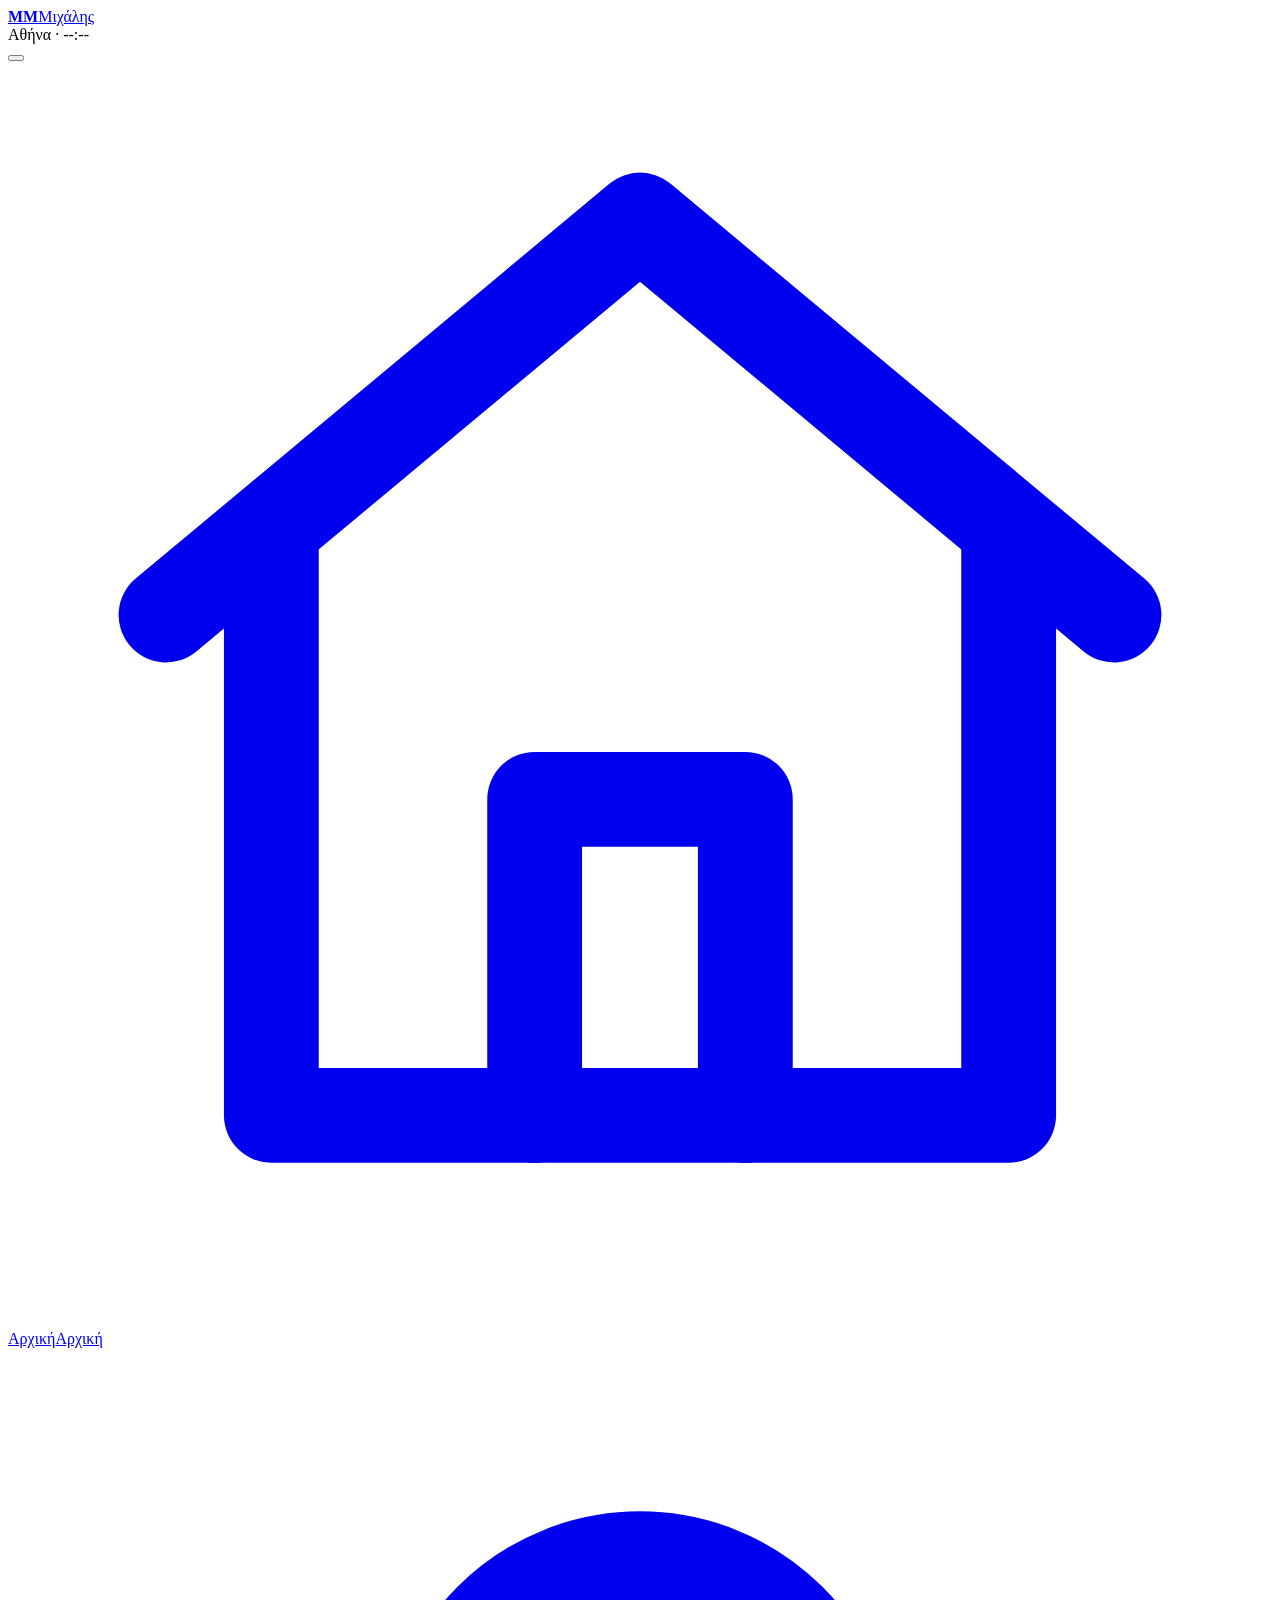
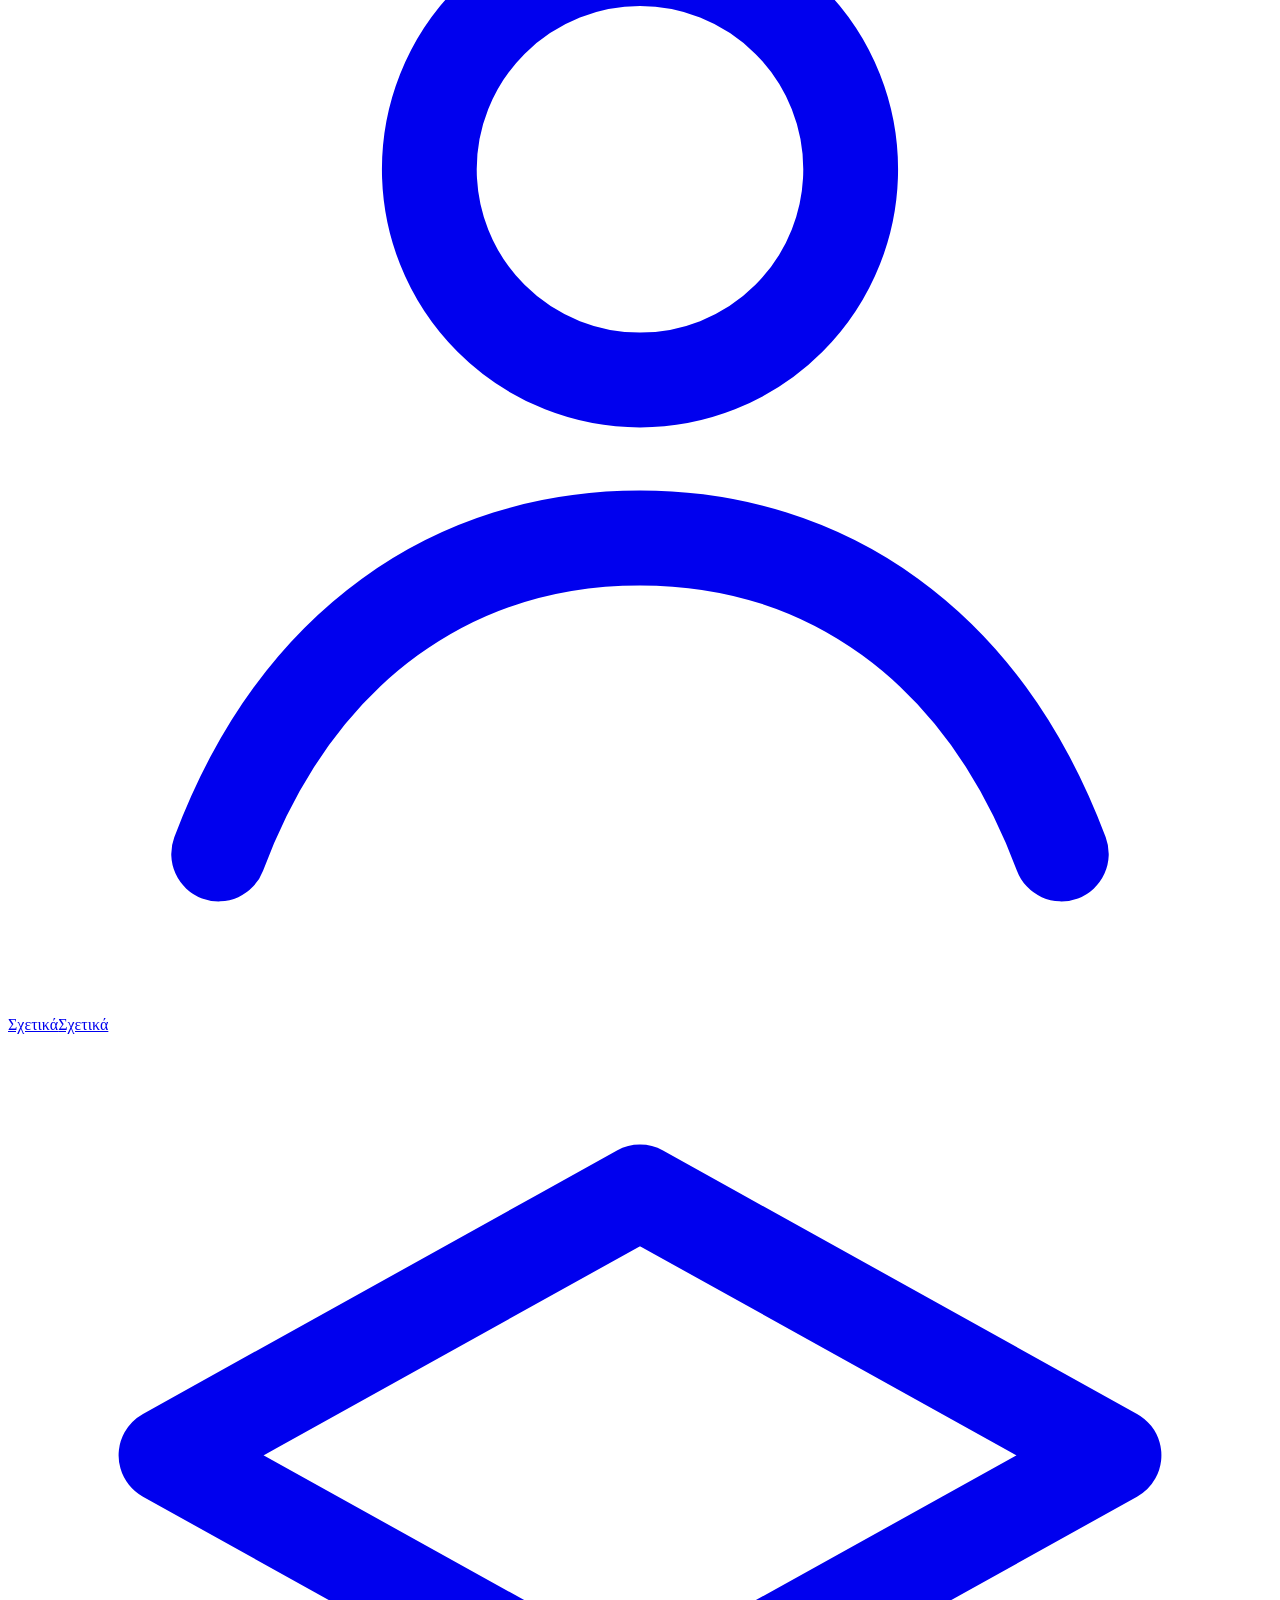
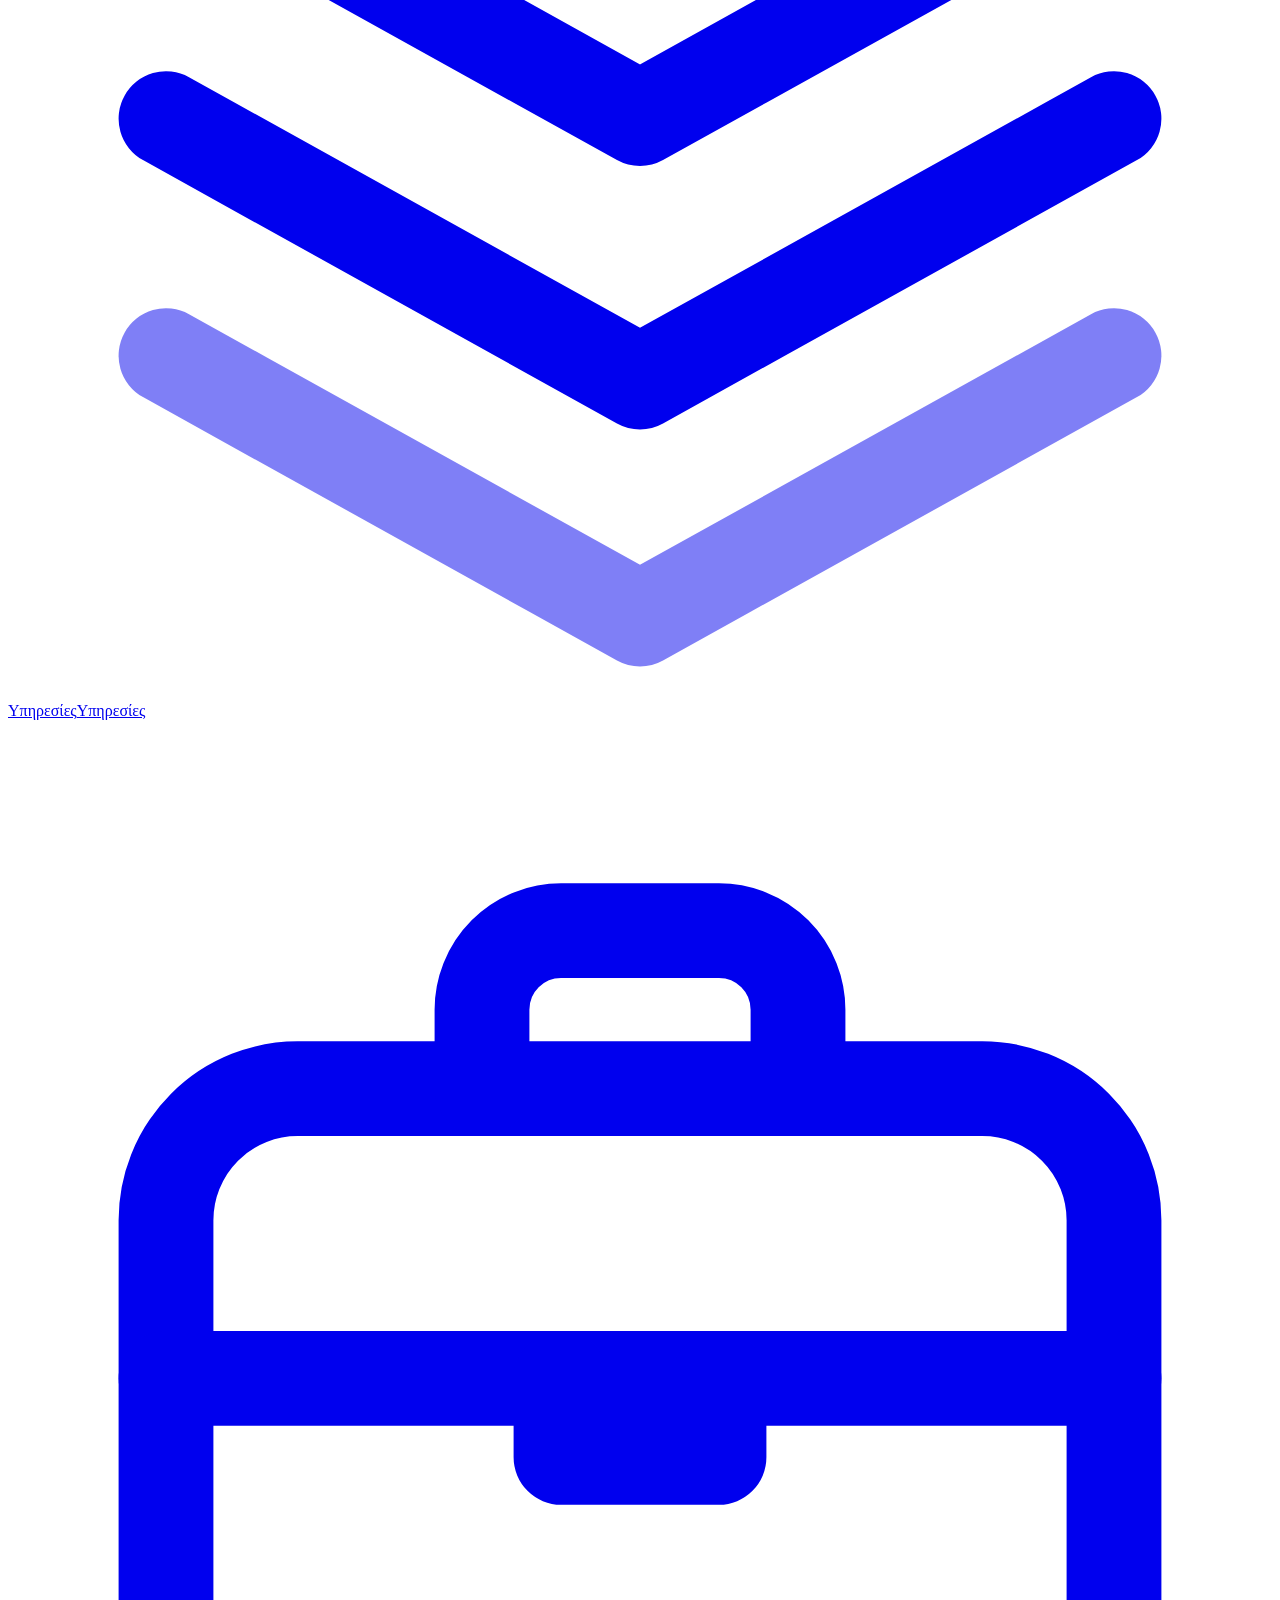
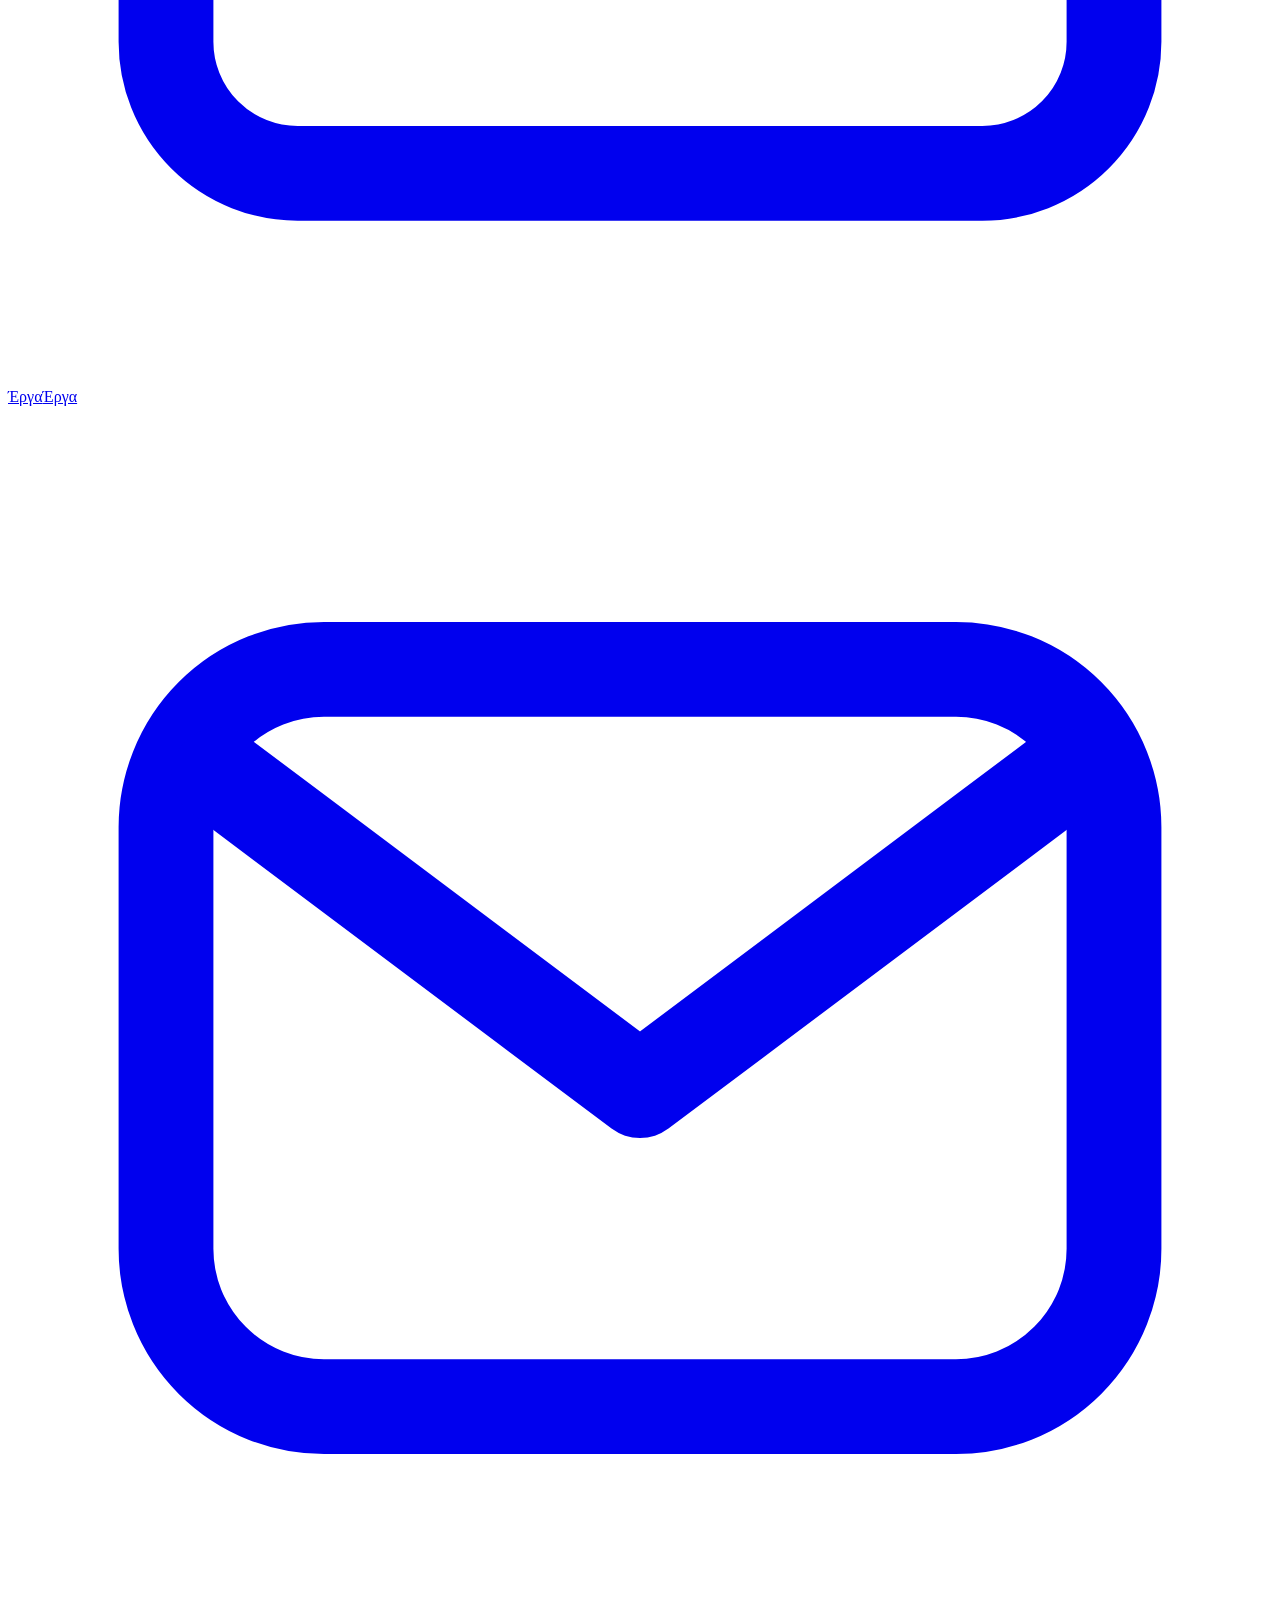
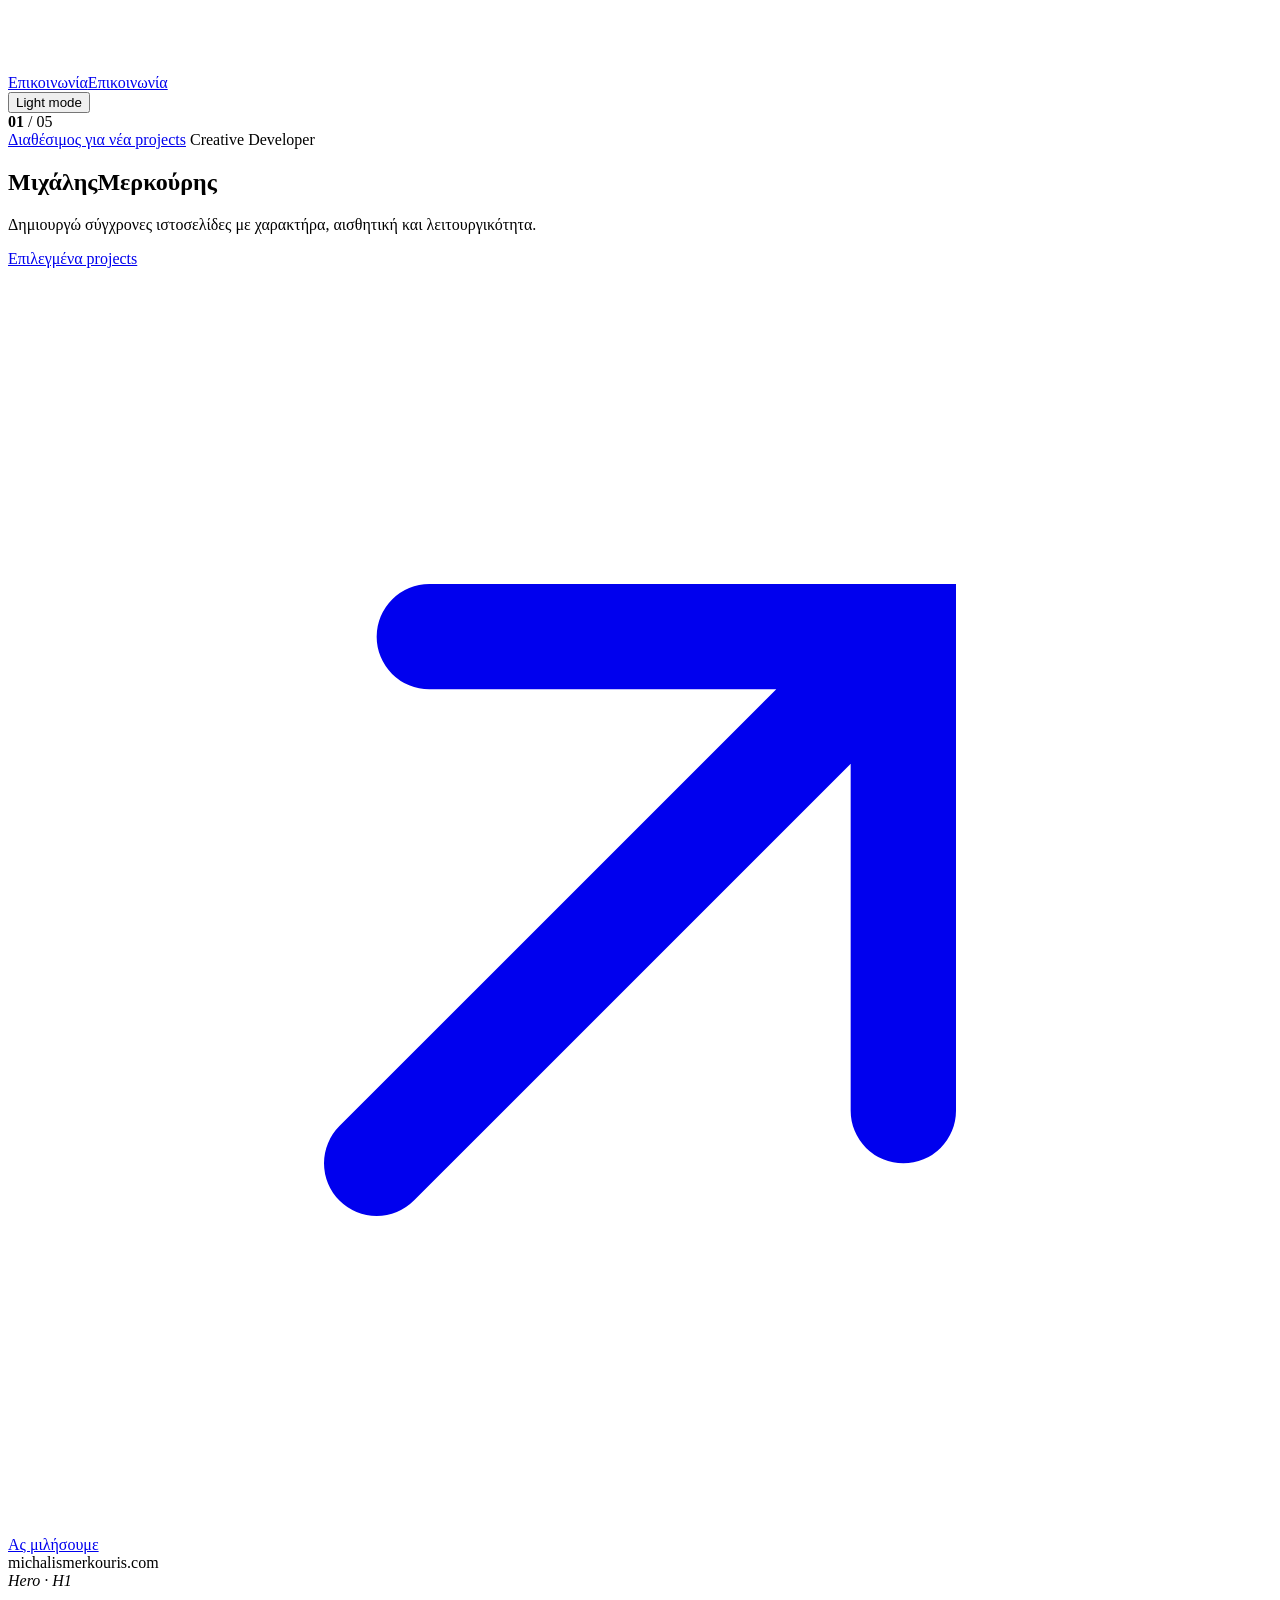
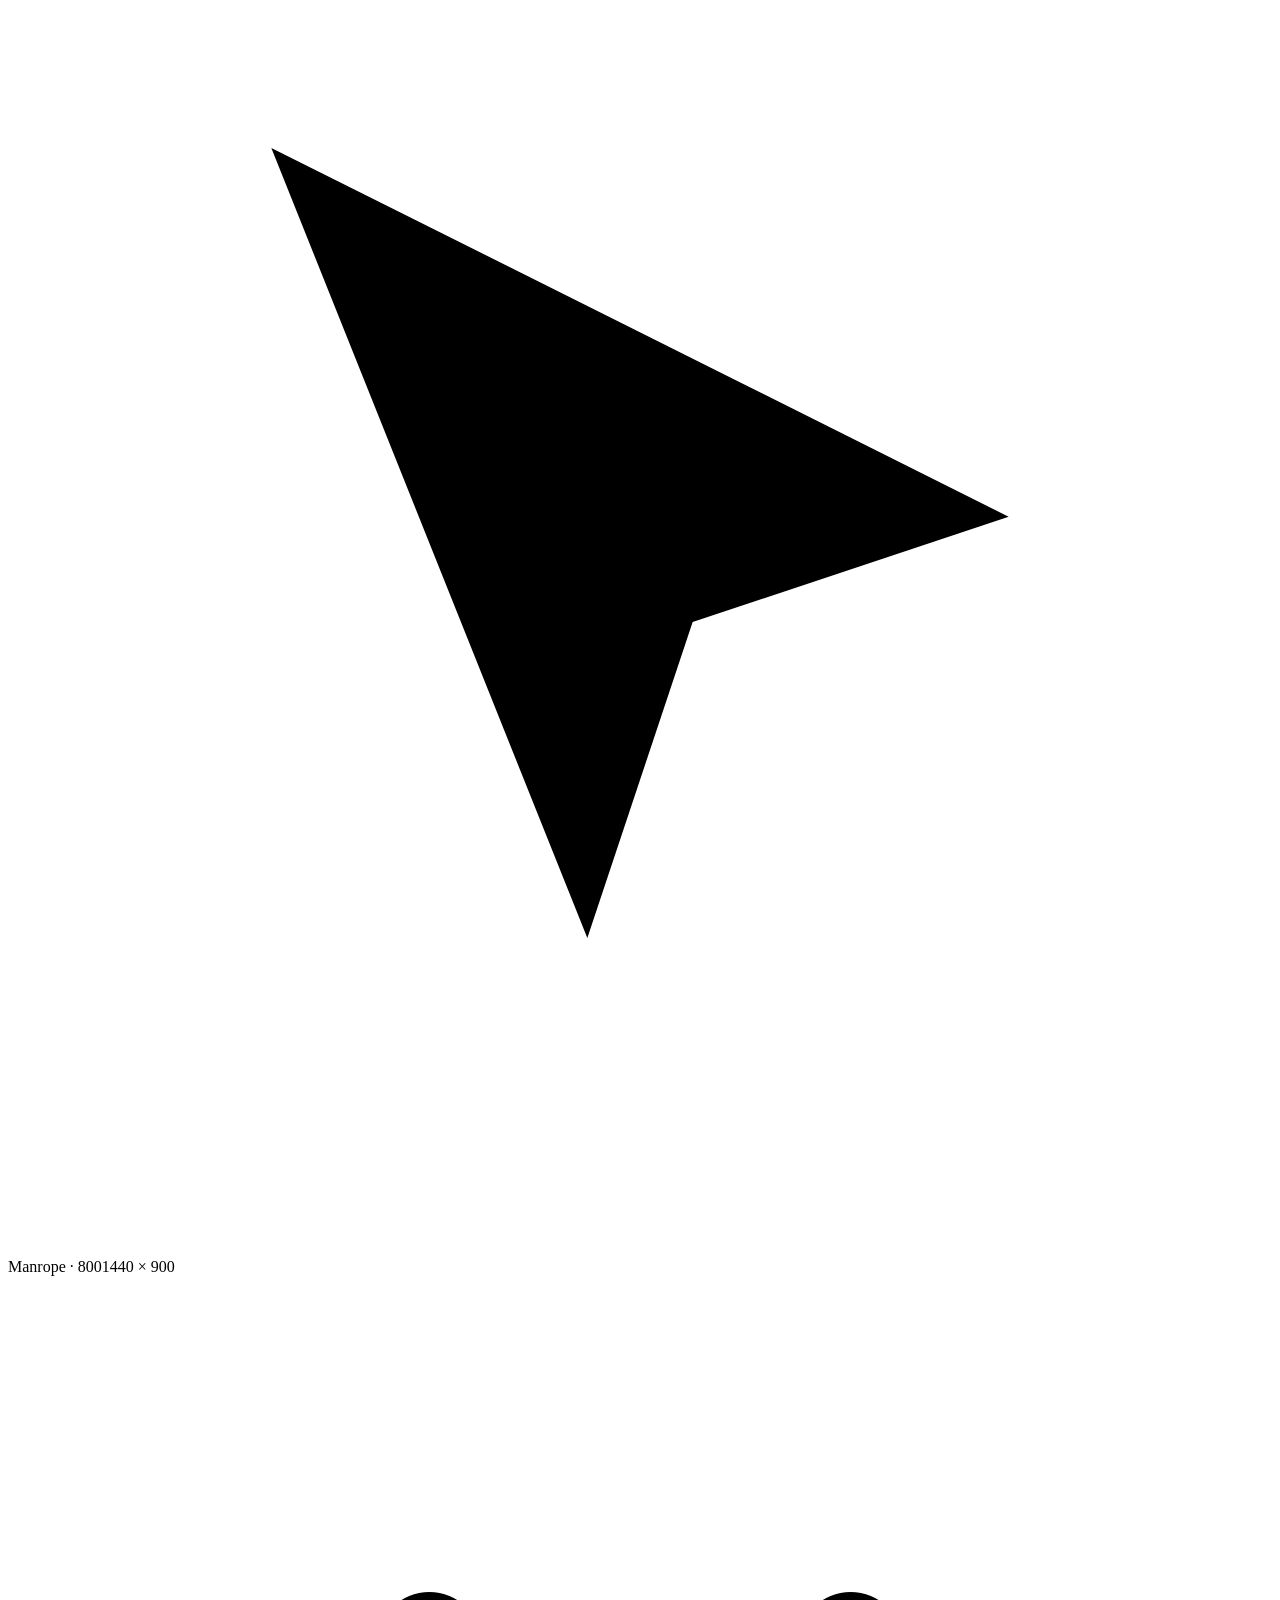
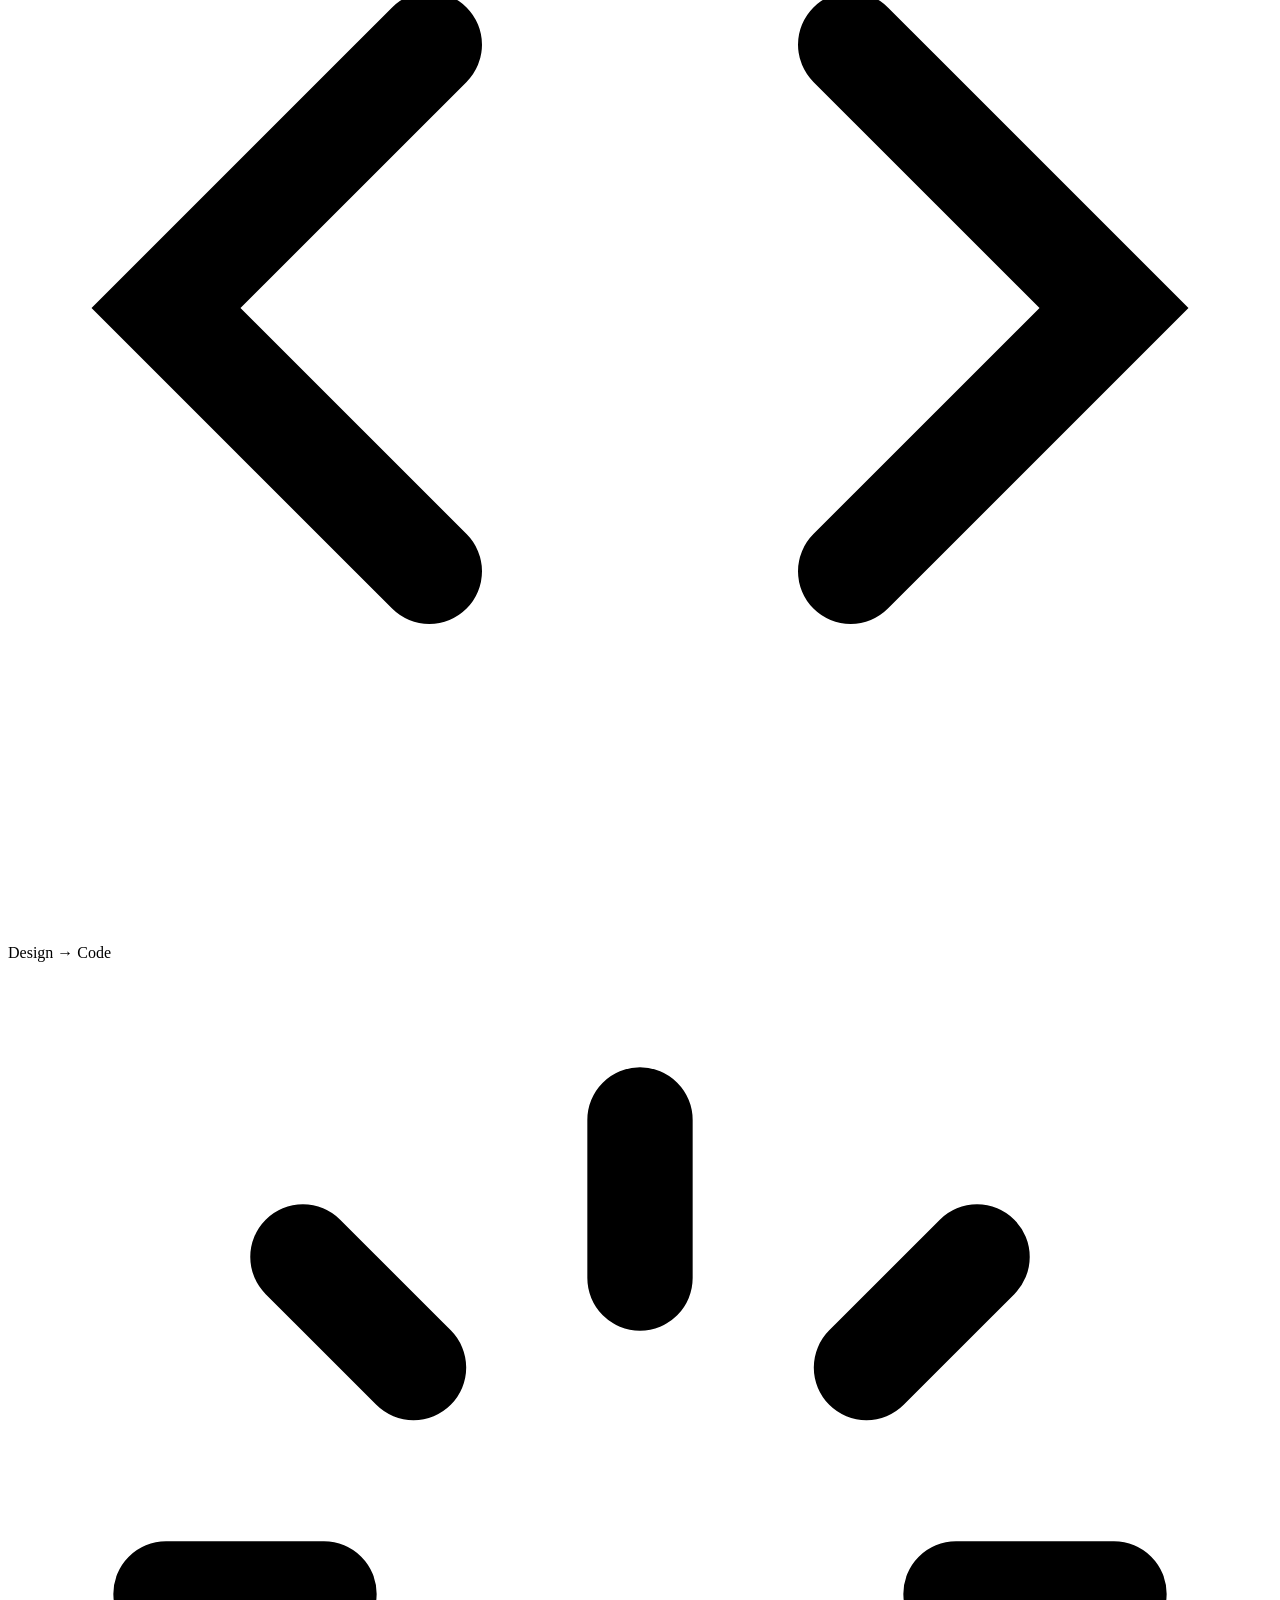
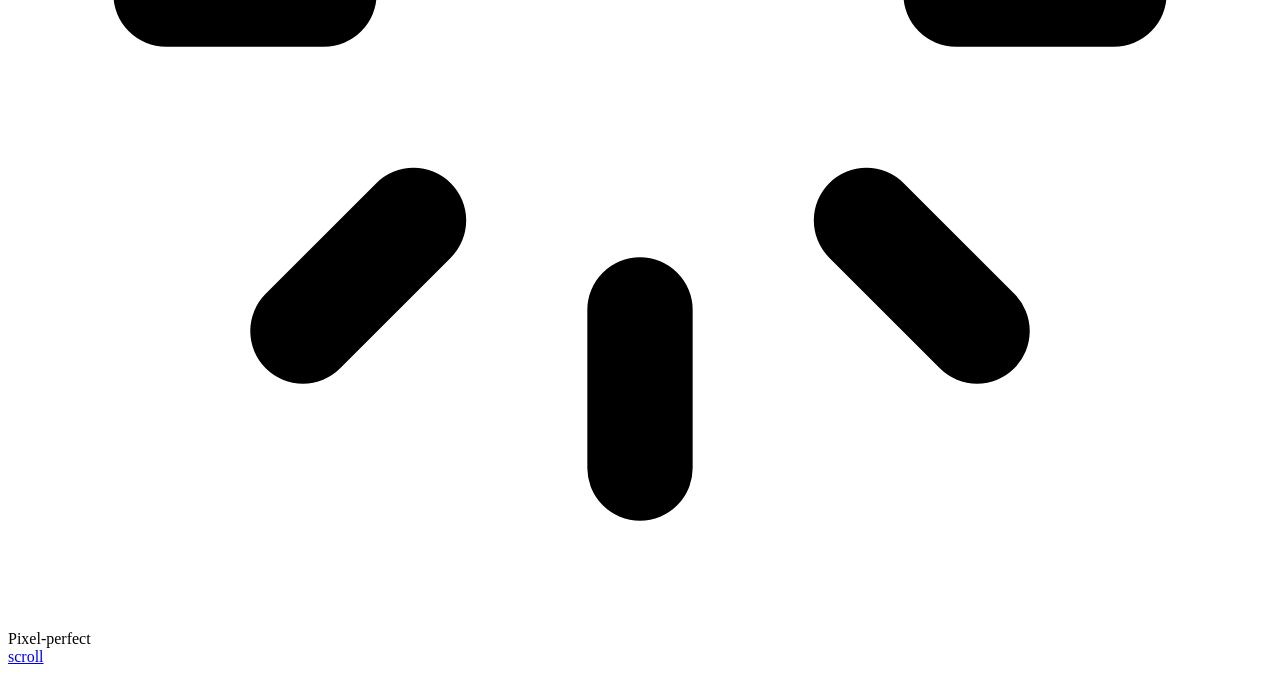
==== commit ba6a8b8e: "Add files via upload" ====
--- a/index.html
+++ b/index.html
@@ -22,7 +22,7 @@
   <button class="ibtn themeb-m themeb" aria-label="Αλλαγή θέματος"></button>
 </div>
 
-<nav class="dock" aria-label="Κύρια πλοήγηση"><span class="ind no-t" aria-hidden="true"></span>
+<nav class="dock" aria-label="Κύρια πλοήγηση" style="--pi:0"><span class="ind no-t" aria-hidden="true"></span>
   <a class="nb on" href="index.html" data-nav="0" aria-label="Αρχική" aria-current="page"><svg viewBox="0 0 24 24" fill="none" stroke="currentColor" stroke-width="1.8" stroke-linecap="round" stroke-linejoin="round"><path d="M3 10.5 12 3l9 7.5"/><path d="M5 9v11h14V9"/><path d="M10 20v-6h4v6"/></svg><span class="lbl">Αρχική</span><span class="ml" aria-hidden="true">Αρχική</span></a>
   <a class="nb" href="about.html" data-nav="1" aria-label="Σχετικά"><svg viewBox="0 0 24 24" fill="none" stroke="currentColor" stroke-width="1.8" stroke-linecap="round" stroke-linejoin="round"><circle cx="12" cy="8" r="4"/><path d="M4 21c1.5-4 4.5-6 8-6s6.5 2 8 6"/></svg><span class="lbl">Σχετικά</span><span class="ml" aria-hidden="true">Σχετικά</span></a>
   <a class="nb" href="services.html" data-nav="2" aria-label="Υπηρεσίες"><svg viewBox="0 0 24 24" fill="none" stroke="currentColor" stroke-width="1.8" stroke-linecap="round" stroke-linejoin="round"><path d="m12 3 9 5-9 5-9-5 9-5Z"/><path d="m3 13 9 5 9-5"/><path d="m3 17.5 9 5 9-5" opacity=".5"/></svg><span class="lbl">Υπηρεσίες</span><span class="ml" aria-hidden="true">Υπηρεσίες</span></a>
